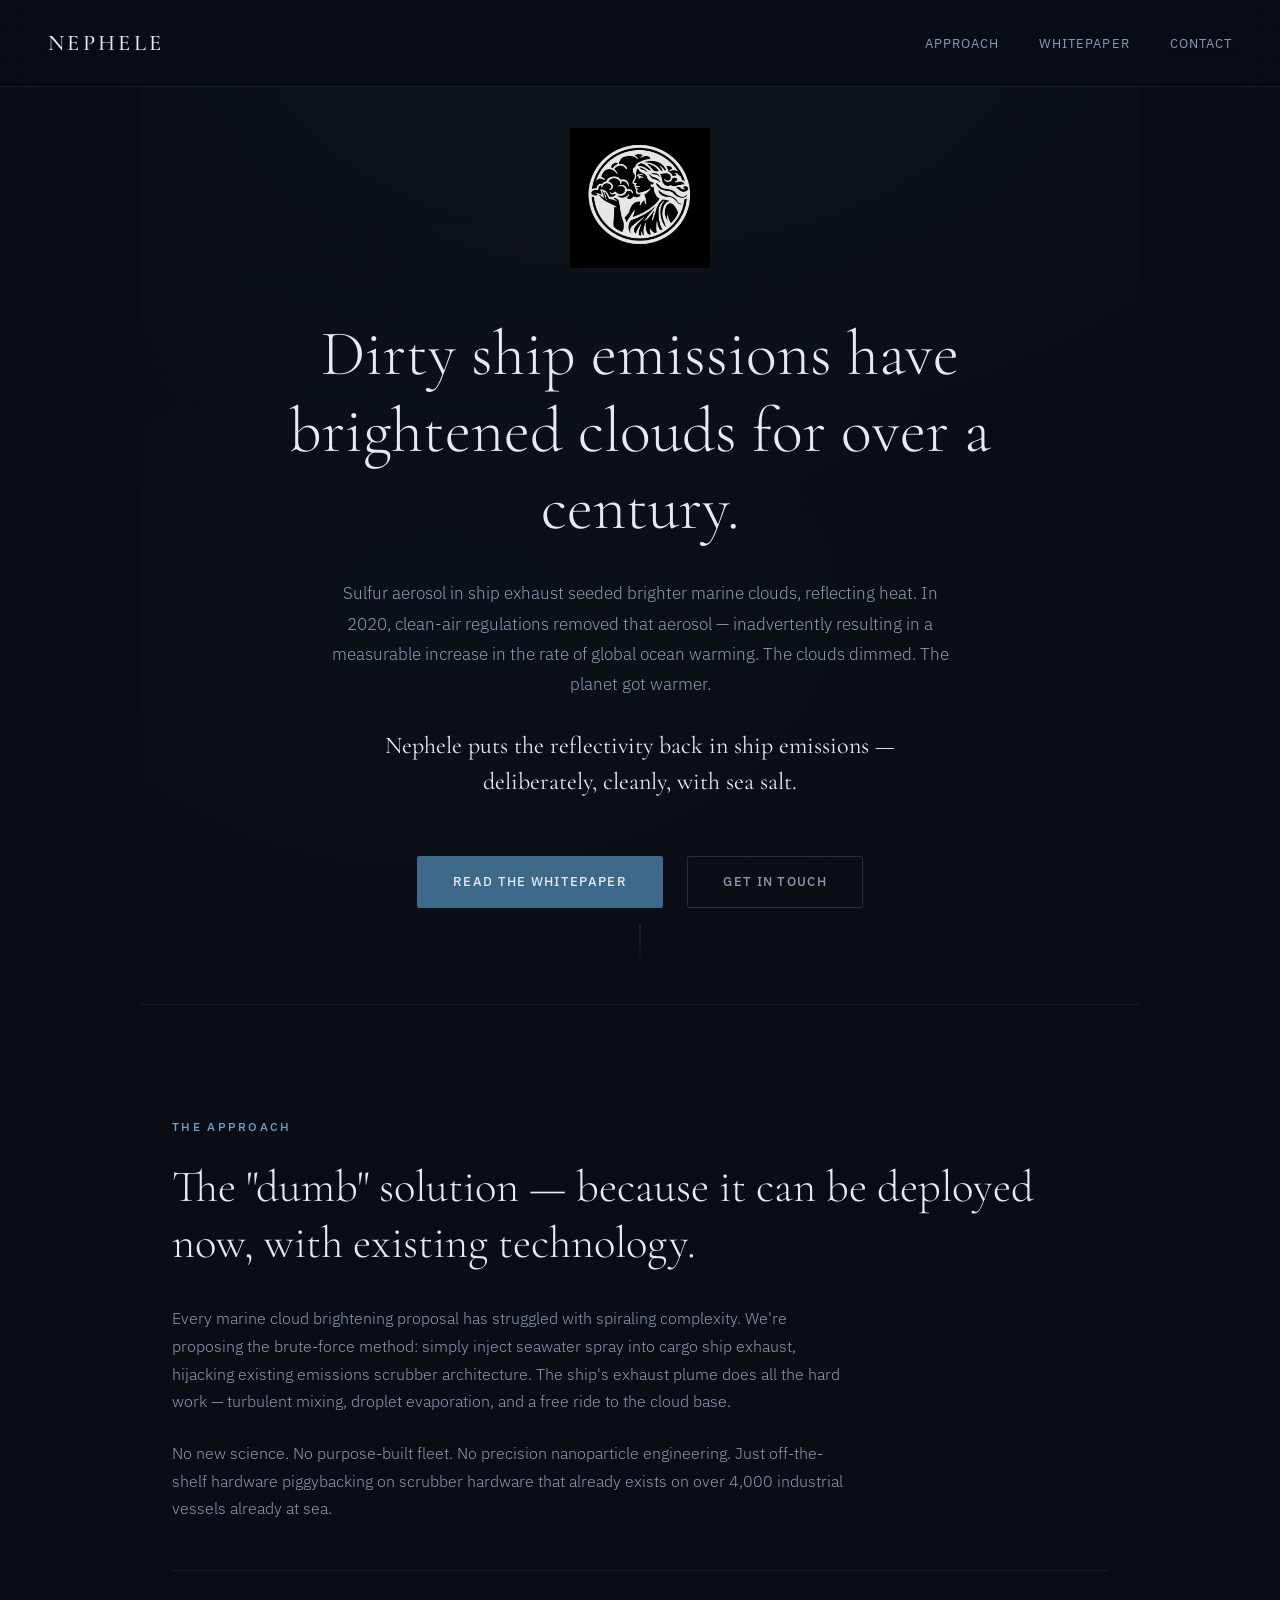
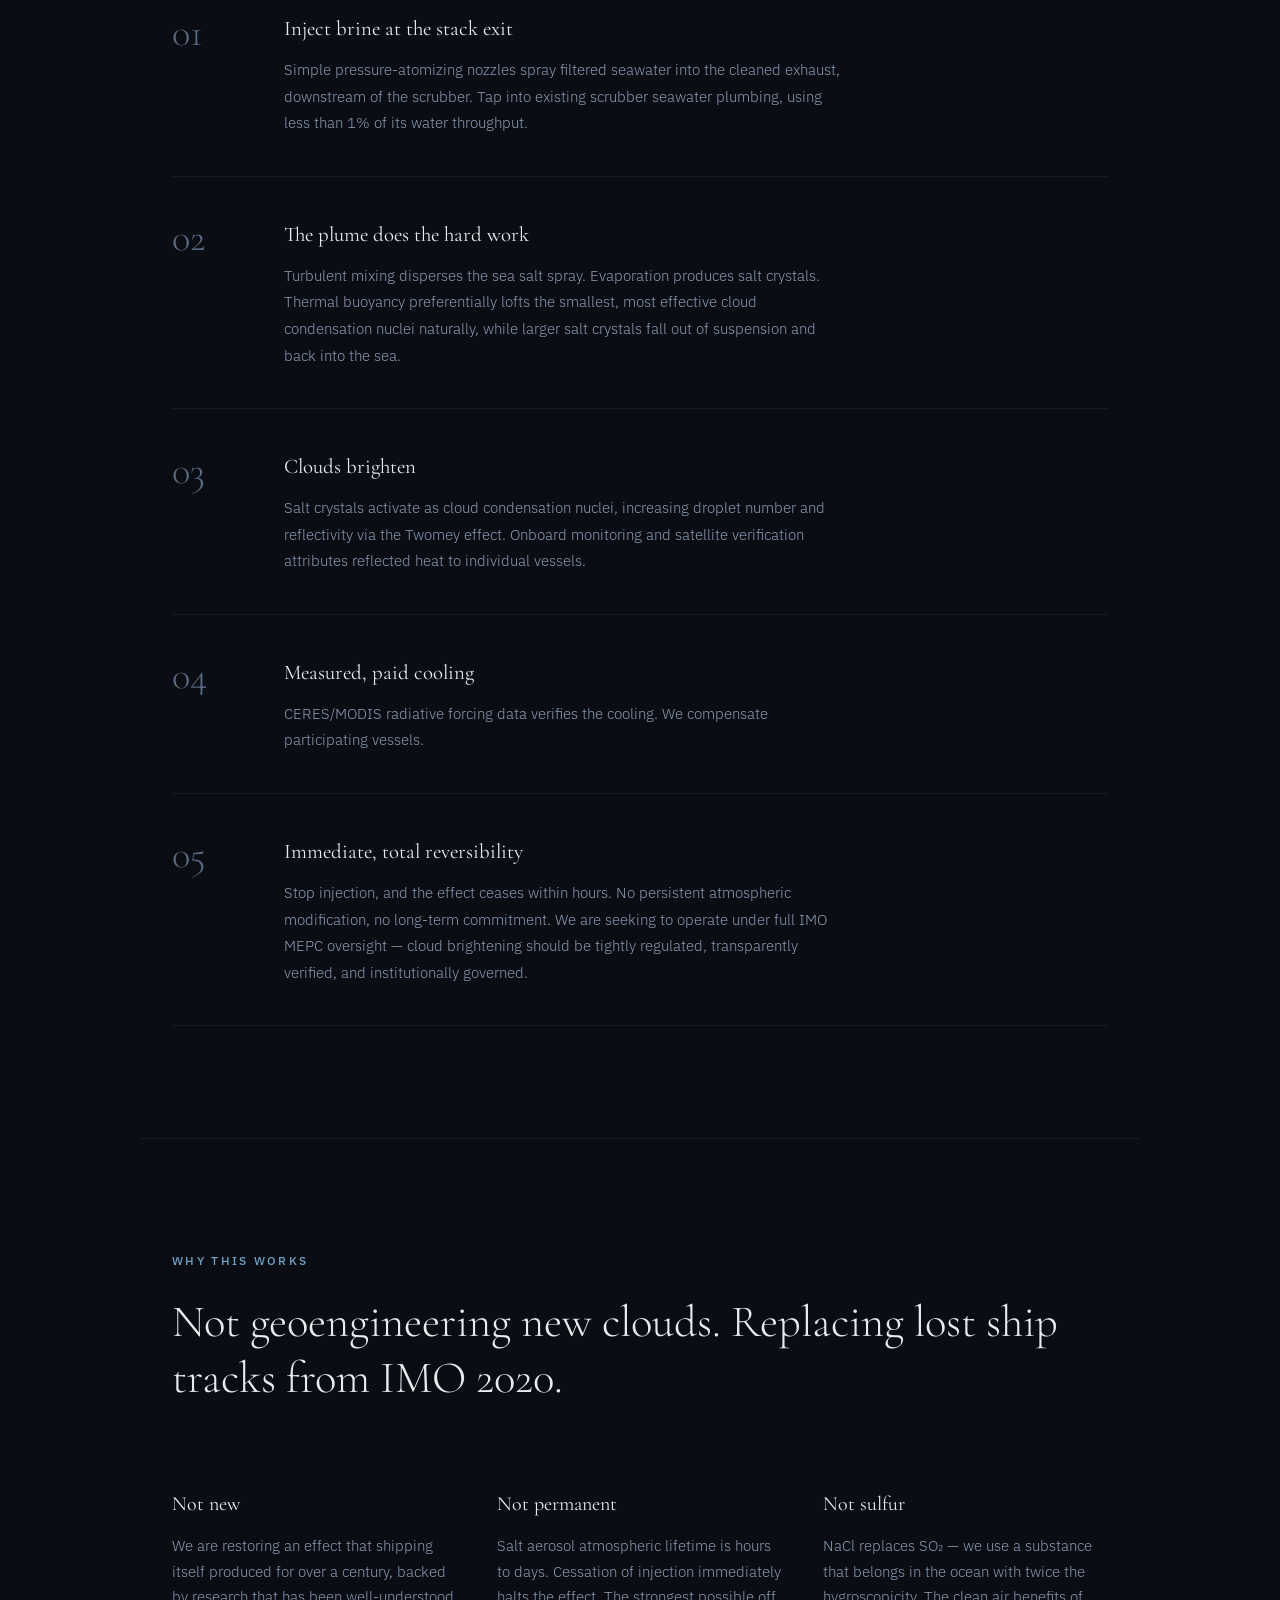
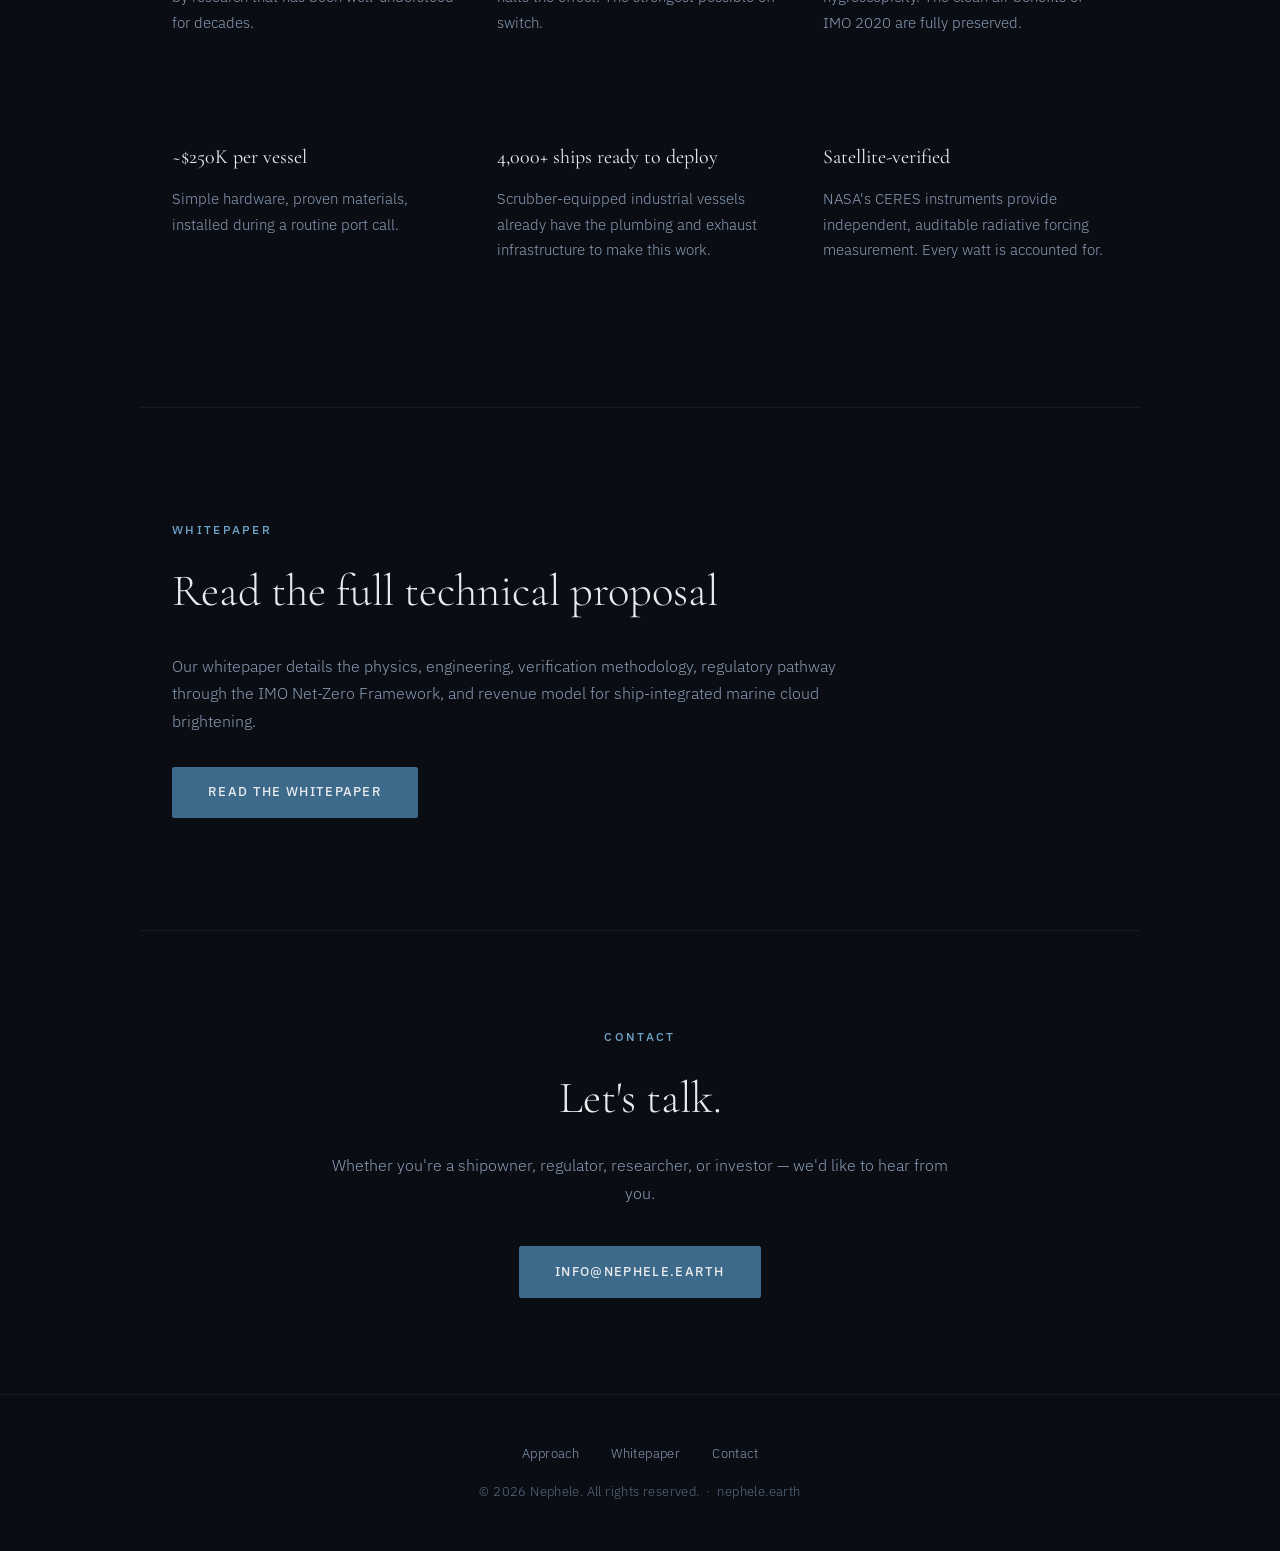
==== nephele-site/site/index.html @ e682849a "initial site upload" ====
<!DOCTYPE html>
<html lang="en">
<head>
<meta charset="UTF-8">
<meta name="viewport" content="width=device-width, initial-scale=1.0">
<title>Nephele — Ship-Integrated Marine Cloud Brightening</title>
<meta name="description" content="Restoring lost cloud-albedo cooling via salt aerosol from existing ship infrastructure. Simple hardware. Measured results. Immediate reversibility.">
<link rel="preconnect" href="https://fonts.googleapis.com">
<link rel="preconnect" href="https://fonts.gstatic.com" crossorigin>
<link href="https://fonts.googleapis.com/css2?family=Cormorant+Garamond:ital,wght@0,300;0,400;0,500;0,600;1,300;1,400&family=IBM+Plex+Sans:wght@300;400;500&display=swap" rel="stylesheet">
<link rel="stylesheet" href="style.css">
<style>
  /* ── HERO ── */
  .hero {
    min-height: 100vh;
    display: flex;
    flex-direction: column;
    justify-content: center;
    align-items: center;
    text-align: center;
    padding: 8rem 2rem 6rem;
    position: relative;
  }

  .hero::before {
    content: '';
    position: absolute;
    top: 0;
    left: 0;
    right: 0;
    bottom: 0;
    background:
      radial-gradient(ellipse 80% 50% at 50% 0%, rgba(60, 100, 140, 0.08) 0%, transparent 100%),
      radial-gradient(ellipse 60% 40% at 30% 60%, rgba(40, 80, 120, 0.04) 0%, transparent 100%);
    pointer-events: none;
  }

  .hero-logo {
    width: 140px;
    height: 140px;
    margin-bottom: 3rem;
    opacity: 0;
    animation: fadeUp 1.2s ease 0.2s forwards;
    filter: invert(1) brightness(0.9);
  }

  .hero-tagline {
    font-family: var(--serif);
    font-size: clamp(2.4rem, 5vw, 4.2rem);
    font-weight: 300;
    line-height: 1.2;
    max-width: 800px;
    margin-bottom: 2rem;
    opacity: 0;
    animation: fadeUp 1.2s ease 0.5s forwards;
    color: var(--text-primary);
  }

  .hero-sub {
    font-size: 1.05rem;
    color: var(--text-secondary);
    max-width: 620px;
    line-height: 1.8;
    margin-bottom: 1.8rem;
    opacity: 0;
    animation: fadeUp 1.2s ease 0.8s forwards;
  }

  .hero-solution {
    font-family: var(--serif);
    font-size: clamp(1.2rem, 2.2vw, 1.5rem);
    font-weight: 400;
    color: var(--text-primary);
    max-width: 620px;
    line-height: 1.5;
    margin-bottom: 3.5rem;
    opacity: 0;
    animation: fadeUp 1.2s ease 1s forwards;
  }

  .hero-cta-group {
    display: flex;
    gap: 1.5rem;
    opacity: 0;
    animation: fadeUp 1.2s ease 1.2s forwards;
  }

  .hero-scroll {
    position: absolute;
    bottom: 2.5rem;
    left: 50%;
    transform: translateX(-50%);
    opacity: 0;
    animation: fadeIn 1s ease 2.2s forwards;
  }

  .hero-scroll span {
    display: block;
    width: 1px;
    height: 40px;
    background: linear-gradient(to bottom, var(--text-muted), transparent);
    margin: 0 auto;
    animation: scrollPulse 2.5s ease infinite;
  }

  /* ── HOW IT WORKS ── */
  .steps {
    margin-top: 3rem;
    display: flex;
    flex-direction: column;
    gap: 0;
  }

  .step {
    display: grid;
    grid-template-columns: 80px 1fr;
    gap: 2rem;
    padding: 2.5rem 0;
    border-bottom: 1px solid var(--border);
    align-items: start;
  }

  .step:first-child { border-top: 1px solid var(--border); }

  .step-num {
    font-family: var(--serif);
    font-size: 2.4rem;
    font-weight: 300;
    color: var(--text-muted);
    line-height: 1;
    padding-top: 0.15rem;
  }

  .step h3 {
    font-family: var(--serif);
    font-size: 1.3rem;
    font-weight: 400;
    color: var(--text-primary);
    margin-bottom: 0.6rem;
  }

  .step p {
    color: var(--text-secondary);
    font-size: 0.95rem;
    line-height: 1.75;
    max-width: 560px;
  }

  /* ── QUALITIES ── */
  .qualities {
    display: grid;
    grid-template-columns: repeat(3, 1fr);
    gap: 2.5rem;
    margin-top: 3rem;
  }

  .quality {
    padding: 2rem 0;
  }

  .quality h3 {
    font-family: var(--serif);
    font-size: 1.25rem;
    font-weight: 400;
    color: var(--text-primary);
    margin-bottom: 0.75rem;
  }

  .quality p {
    color: var(--text-secondary);
    font-size: 0.92rem;
    line-height: 1.75;
  }

  /* ── CTA BAND ── */
  .cta-band {
    padding: 6rem 2rem;
    text-align: center;
    max-width: 700px;
    margin: 0 auto;
  }

  .cta-band .section-title { margin-bottom: 1.5rem; }

  .cta-band p {
    color: var(--text-secondary);
    margin-bottom: 2.5rem;
    font-size: 1.02rem;
  }

  .cta-band .btn { margin: 0 0.5rem; }

  /* ── RESPONSIVE ── */
  @media (max-width: 768px) {
    .hero { padding: 7rem 1.5rem 5rem; }
    .hero-logo { width: 100px; height: 100px; margin-bottom: 2rem; }
    .hero-cta-group { flex-direction: column; align-items: center; }
    .step { grid-template-columns: 50px 1fr; gap: 1rem; }
    .qualities { grid-template-columns: 1fr; gap: 1rem; }
  }
</style>
</head>
<body>

<!-- NAV -->
<nav id="nav">
  <a href="/" class="nav-wordmark">Nephele</a>
  <ul class="nav-links">
    <li><a href="#approach">Approach</a></li>
    <li><a href="/whitepaper">Whitepaper</a></li>
    <li><a href="/contact">Contact</a></li>
  </ul>
</nav>

<!-- HERO -->
<section class="hero">
  <img src="nephele-logo.png" alt="Nephele" class="hero-logo">
  <h1 class="hero-tagline">Dirty ship emissions have brightened clouds for over a century.</h1>
  <p class="hero-sub">Sulfur aerosol in ship exhaust seeded brighter marine clouds, reflecting heat. In 2020, clean-air regulations removed that aerosol — inadvertently resulting in a measurable increase in the rate of global ocean warming. The clouds dimmed. The planet got warmer.</p>
  <p class="hero-solution">Nephele puts the reflectivity back in ship emissions — deliberately, cleanly, with sea salt.</p>
  <div class="hero-cta-group">
    <a href="/whitepaper" class="btn btn-primary">Read the Whitepaper</a>
    <a href="/contact" class="btn btn-ghost">Get in Touch</a>
  </div>
  <div class="hero-scroll"><span></span></div>
</section>

<div class="divider"></div>

<!-- APPROACH -->
<section id="approach" class="reveal">
  <div class="section-label">The Approach</div>
  <h2 class="section-title">The "dumb" solution — because it can be deployed now, with existing technology.</h2>
  <div class="section-body">
    <p>Every marine cloud brightening proposal has struggled with spiraling complexity. We're proposing the brute-force method: simply inject seawater spray into cargo ship exhaust, hijacking existing emissions scrubber architecture. The ship's exhaust plume does all the hard work — turbulent mixing, droplet evaporation, and a free ride to the cloud base.</p>
    <p>No new science. No purpose-built fleet. No precision nanoparticle engineering. Just off-the-shelf hardware piggybacking on scrubber hardware that already exists on over 4,000 industrial vessels already at sea.</p>
  </div>

  <div class="steps">
    <div class="step">
      <div class="step-num">01</div>
      <div>
        <h3>Inject brine at the stack exit</h3>
        <p>Simple pressure-atomizing nozzles spray filtered seawater into the cleaned exhaust, downstream of the scrubber. Tap into existing scrubber seawater plumbing, using less than 1% of its water throughput.</p>
      </div>
    </div>
    <div class="step">
      <div class="step-num">02</div>
      <div>
        <h3>The plume does the hard work</h3>
        <p>Turbulent mixing disperses the sea salt spray. Evaporation produces salt crystals. Thermal buoyancy preferentially lofts the smallest, most effective cloud condensation nuclei naturally, while larger salt crystals fall out of suspension and back into the sea.</p>
      </div>
    </div>
    <div class="step">
      <div class="step-num">03</div>
      <div>
        <h3>Clouds brighten</h3>
        <p>Salt crystals activate as cloud condensation nuclei, increasing droplet number and reflectivity via the Twomey effect. Onboard monitoring and satellite verification attributes reflected heat to individual vessels.</p>
      </div>
    </div>
    <div class="step">
      <div class="step-num">04</div>
      <div>
        <h3>Measured, paid cooling</h3>
        <p>CERES/MODIS radiative forcing data verifies the cooling. We compensate participating vessels.</p>
      </div>
    </div>
    <div class="step">
      <div class="step-num">05</div>
      <div>
        <h3>Immediate, total reversibility</h3>
        <p>Stop injection, and the effect ceases within hours. No persistent atmospheric modification, no long-term commitment. We are seeking to operate under full IMO MEPC oversight — cloud brightening should be tightly regulated, transparently verified, and institutionally governed.</p>
      </div>
    </div>
  </div>
</section>

<div class="divider"></div>

<!-- WHY THIS WORKS -->
<section class="reveal">
  <div class="section-label">Why This Works</div>
  <h2 class="section-title">Not geoengineering new clouds. Replacing lost ship tracks from IMO 2020.</h2>
  <div class="qualities">
    <div class="quality">
      <h3>Not new</h3>
      <p>We are restoring an effect that shipping itself produced for over a century, backed by research that has been well-understood for decades.</p>
    </div>
    <div class="quality">
      <h3>Not permanent</h3>
      <p>Salt aerosol atmospheric lifetime is hours to days. Cessation of injection immediately halts the effect. The strongest possible off switch.</p>
    </div>
    <div class="quality">
      <h3>Not sulfur</h3>
      <p>NaCl replaces SO₂ — we use a substance that belongs in the ocean with twice the hygroscopicity. The clean air benefits of IMO 2020 are fully preserved.</p>
    </div>
    <div class="quality">
      <h3>~$250K per vessel</h3>
      <p>Simple hardware, proven materials, installed during a routine port call.</p>
    </div>
    <div class="quality">
      <h3>4,000+ ships ready to deploy</h3>
      <p>Scrubber-equipped industrial vessels already have the plumbing and exhaust infrastructure to make this work.</p>
    </div>
    <div class="quality">
      <h3>Satellite-verified</h3>
      <p>NASA's CERES instruments provide independent, auditable radiative forcing measurement. Every watt is accounted for.</p>
    </div>
  </div>
</section>

<div class="divider"></div>

<!-- WHITEPAPER CTA -->
<section class="reveal">
  <div class="section-label">Whitepaper</div>
  <h2 class="section-title">Read the full technical proposal</h2>
  <div class="section-body">
    <p>Our whitepaper details the physics, engineering, verification methodology, regulatory pathway through the IMO Net-Zero Framework, and revenue model for ship-integrated marine cloud brightening.</p>
    <p style="margin-top: 2rem;">
      <a href="/whitepaper" class="btn btn-primary">Read the Whitepaper</a>
    </p>
  </div>
</section>

<div class="divider"></div>

<!-- CONTACT CTA -->
<section class="cta-band reveal">
  <div class="section-label">Contact</div>
  <h2 class="section-title">Let's talk.</h2>
  <p>Whether you're a shipowner, regulator, researcher, or investor — we'd like to hear from you.</p>
  <a href="mailto:info@nephele.earth" class="btn btn-primary">info@nephele.earth</a>
</section>

<!-- FOOTER -->
<footer>
  <div class="footer-links">
    <a href="#approach">Approach</a>
    <a href="/whitepaper">Whitepaper</a>
    <a href="/contact">Contact</a>
  </div>
  <p>&copy; 2026 Nephele. All rights reserved. &nbsp;·&nbsp; nephele.earth</p>
</footer>

<script>
  const nav = document.getElementById('nav');
  window.addEventListener('scroll', () => {
    nav.classList.toggle('scrolled', window.scrollY > 60);
  });

  const reveals = document.querySelectorAll('.reveal');
  const observer = new IntersectionObserver((entries) => {
    entries.forEach(entry => {
      if (entry.isIntersecting) entry.target.classList.add('visible');
    });
  }, { threshold: 0.12 });
  reveals.forEach(el => observer.observe(el));
</script>

</body>
</html>
---- nephele-site/site/style.css ----
/* ── NEPHELE GLOBAL STYLES ── */
*, *::before, *::after { margin: 0; padding: 0; box-sizing: border-box; }

:root {
  --bg-deep: #0a0e14;
  --bg-surface: #0f1419;
  --text-primary: #e8eaed;
  --text-secondary: #8b9bb4;
  --text-muted: #5a6a82;
  --accent: #6fa3c7;
  --accent-dim: #3d6a8a;
  --border: rgba(107, 140, 175, 0.12);
  --border-hover: rgba(107, 140, 175, 0.25);
  --serif: 'Cormorant Garamond', Georgia, serif;
  --sans: 'IBM Plex Sans', -apple-system, sans-serif;
}

html { scroll-behavior: smooth; }

body {
  background: var(--bg-deep);
  color: var(--text-primary);
  font-family: var(--sans);
  font-weight: 300;
  line-height: 1.7;
  -webkit-font-smoothing: antialiased;
  overflow-x: hidden;
}

::selection {
  background: var(--accent-dim);
  color: var(--text-primary);
}

/* ── NAV ── */
nav {
  position: fixed;
  top: 0;
  left: 0;
  right: 0;
  z-index: 100;
  padding: 1.5rem 3rem;
  display: flex;
  justify-content: space-between;
  align-items: center;
  background: rgba(10, 14, 20, 0.85);
  backdrop-filter: blur(20px);
  -webkit-backdrop-filter: blur(20px);
  border-bottom: 1px solid var(--border);
  transition: padding 0.4s ease;
}

nav.scrolled { padding: 1rem 3rem; }

.nav-wordmark {
  font-family: var(--serif);
  font-size: 1.4rem;
  font-weight: 500;
  letter-spacing: 0.15em;
  text-transform: uppercase;
  color: var(--text-primary);
  text-decoration: none;
}

.nav-links {
  display: flex;
  gap: 2.5rem;
  list-style: none;
}

.nav-links a {
  color: var(--text-secondary);
  text-decoration: none;
  font-size: 0.82rem;
  font-weight: 400;
  letter-spacing: 0.08em;
  text-transform: uppercase;
  transition: color 0.3s;
}

.nav-links a:hover { color: var(--text-primary); }

/* ── BUTTONS ── */
.btn {
  display: inline-block;
  padding: 0.85rem 2.2rem;
  font-family: var(--sans);
  font-size: 0.82rem;
  font-weight: 500;
  letter-spacing: 0.1em;
  text-transform: uppercase;
  text-decoration: none;
  border-radius: 2px;
  transition: all 0.35s ease;
  cursor: pointer;
}

.btn-primary {
  background: var(--accent-dim);
  color: var(--text-primary);
  border: 1px solid var(--accent-dim);
}

.btn-primary:hover {
  background: var(--accent);
  border-color: var(--accent);
  color: var(--bg-deep);
}

.btn-ghost {
  background: transparent;
  color: var(--text-secondary);
  border: 1px solid var(--border-hover);
}

.btn-ghost:hover {
  color: var(--text-primary);
  border-color: var(--text-secondary);
}

/* ── SECTIONS ── */
section {
  padding: 7rem 2rem;
  max-width: 1000px;
  margin: 0 auto;
}

.section-label {
  font-size: 0.72rem;
  font-weight: 500;
  letter-spacing: 0.2em;
  text-transform: uppercase;
  color: var(--accent);
  margin-bottom: 1.5rem;
}

.section-title {
  font-family: var(--serif);
  font-size: clamp(1.8rem, 3.5vw, 2.8rem);
  font-weight: 300;
  line-height: 1.25;
  margin-bottom: 2rem;
  color: var(--text-primary);
}

.section-body {
  color: var(--text-secondary);
  font-size: 1.02rem;
  max-width: 680px;
}

.section-body p + p { margin-top: 1.5rem; }

.divider {
  max-width: 1000px;
  margin: 0 auto;
  height: 1px;
  background: var(--border);
}

/* ── FOOTER ── */
footer {
  padding: 3rem;
  text-align: center;
  border-top: 1px solid var(--border);
  color: var(--text-muted);
  font-size: 0.82rem;
  letter-spacing: 0.03em;
}

footer a {
  color: var(--text-secondary);
  text-decoration: none;
  transition: color 0.3s;
}

footer a:hover { color: var(--text-primary); }

.footer-links {
  margin-bottom: 1rem;
  display: flex;
  justify-content: center;
  gap: 2rem;
}

/* ── ANIMATIONS ── */
@keyframes fadeUp {
  from { opacity: 0; transform: translateY(20px); }
  to { opacity: 1; transform: translateY(0); }
}

@keyframes fadeIn {
  from { opacity: 0; }
  to { opacity: 0.5; }
}

@keyframes scrollPulse {
  0%, 100% { opacity: 0.3; transform: scaleY(1); }
  50% { opacity: 0.7; transform: scaleY(1.2); }
}

.reveal {
  opacity: 0;
  transform: translateY(24px);
  transition: opacity 0.8s ease, transform 0.8s ease;
}

.reveal.visible {
  opacity: 1;
  transform: translateY(0);
}

/* ── RESPONSIVE ── */
@media (max-width: 768px) {
  nav { padding: 1.2rem 1.5rem; }
  .nav-links { gap: 1.5rem; }
  .nav-links a { font-size: 0.75rem; }
  section { padding: 4rem 1.5rem; }
}

@media (max-width: 480px) {
  .nav-links { display: none; }
}
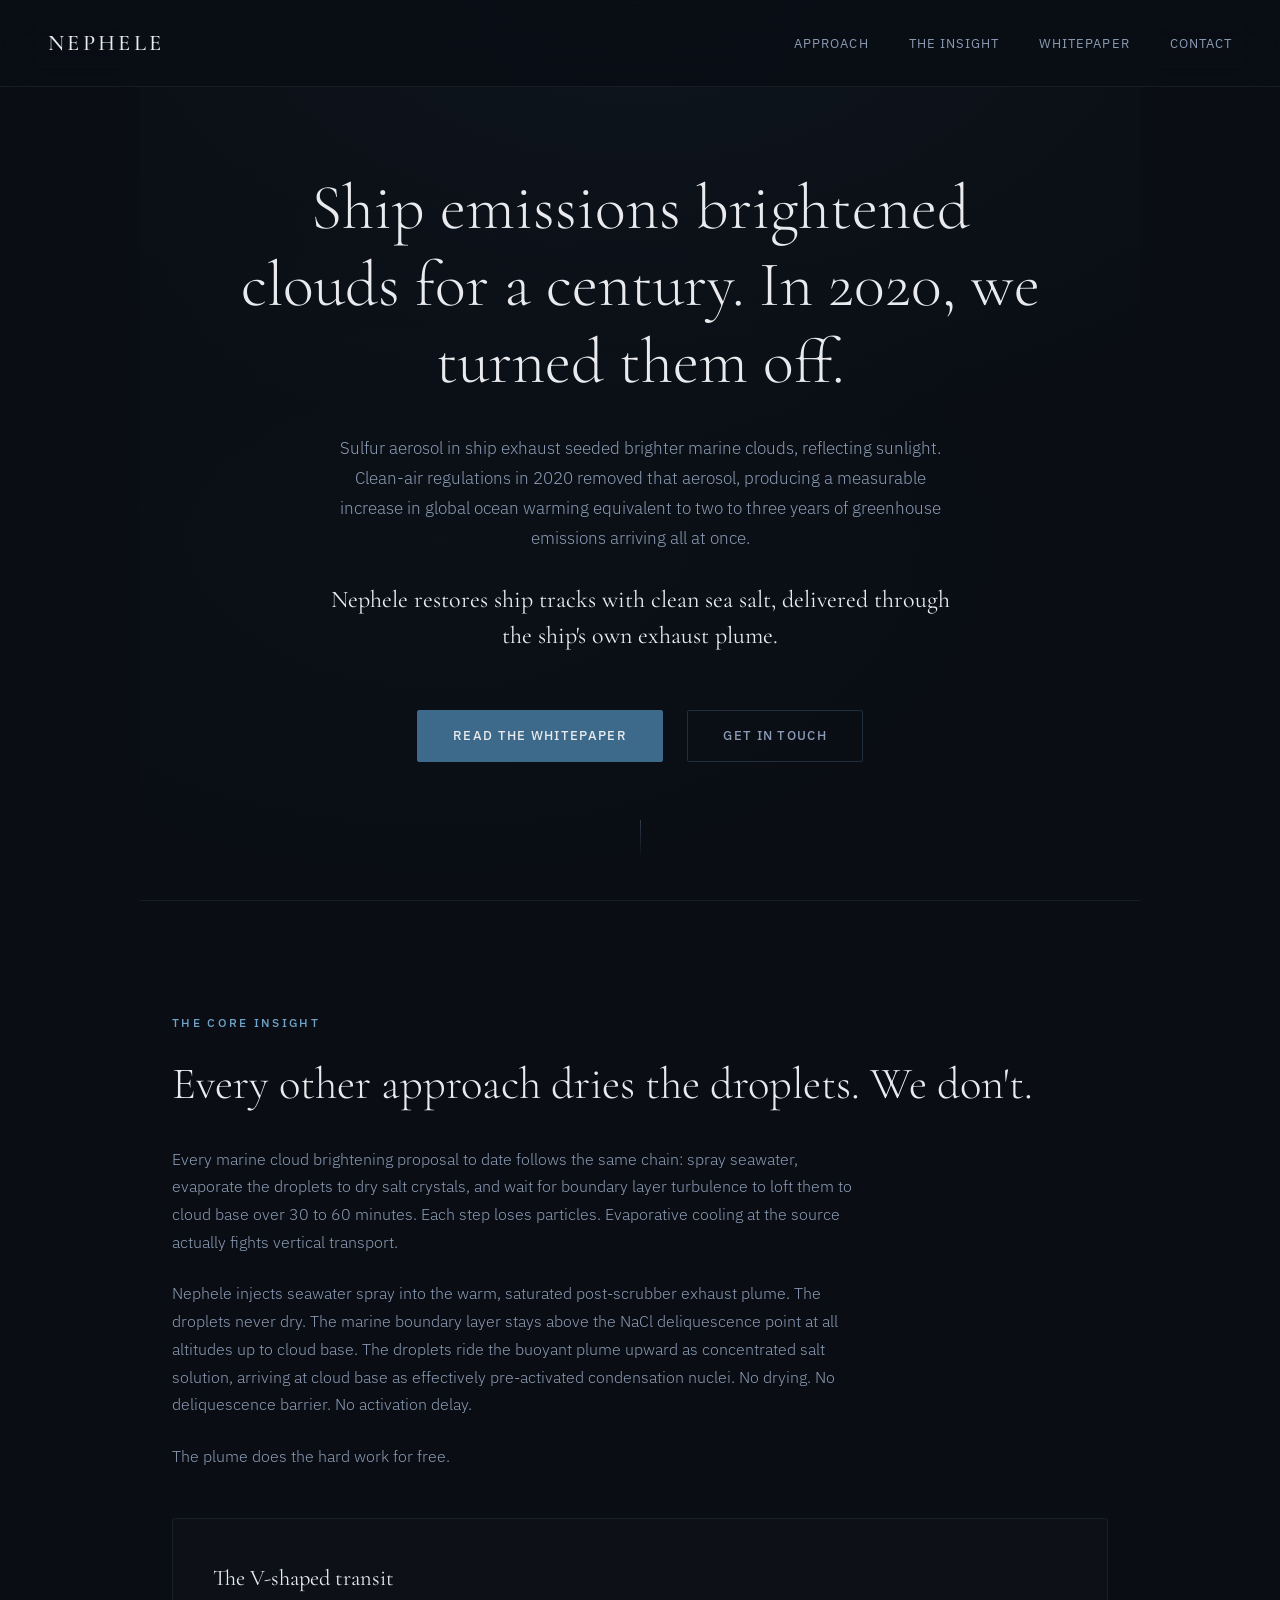
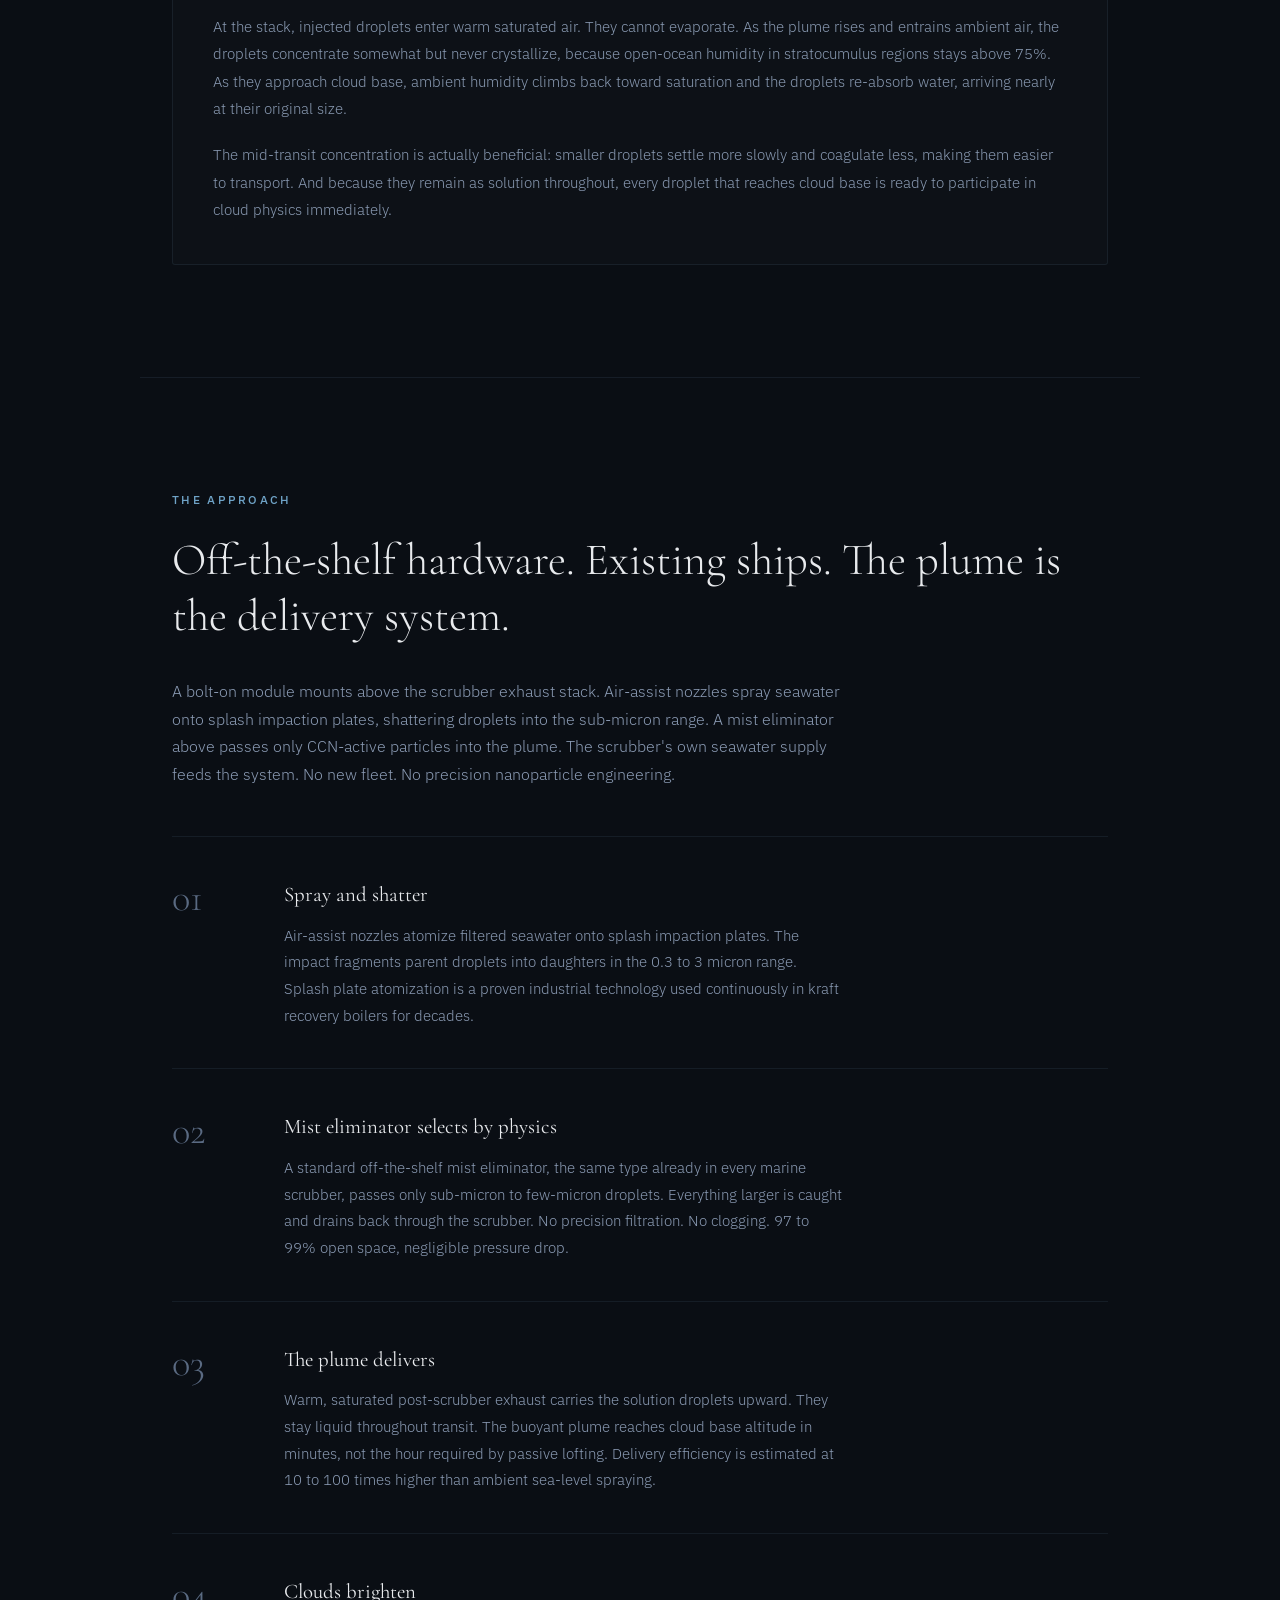
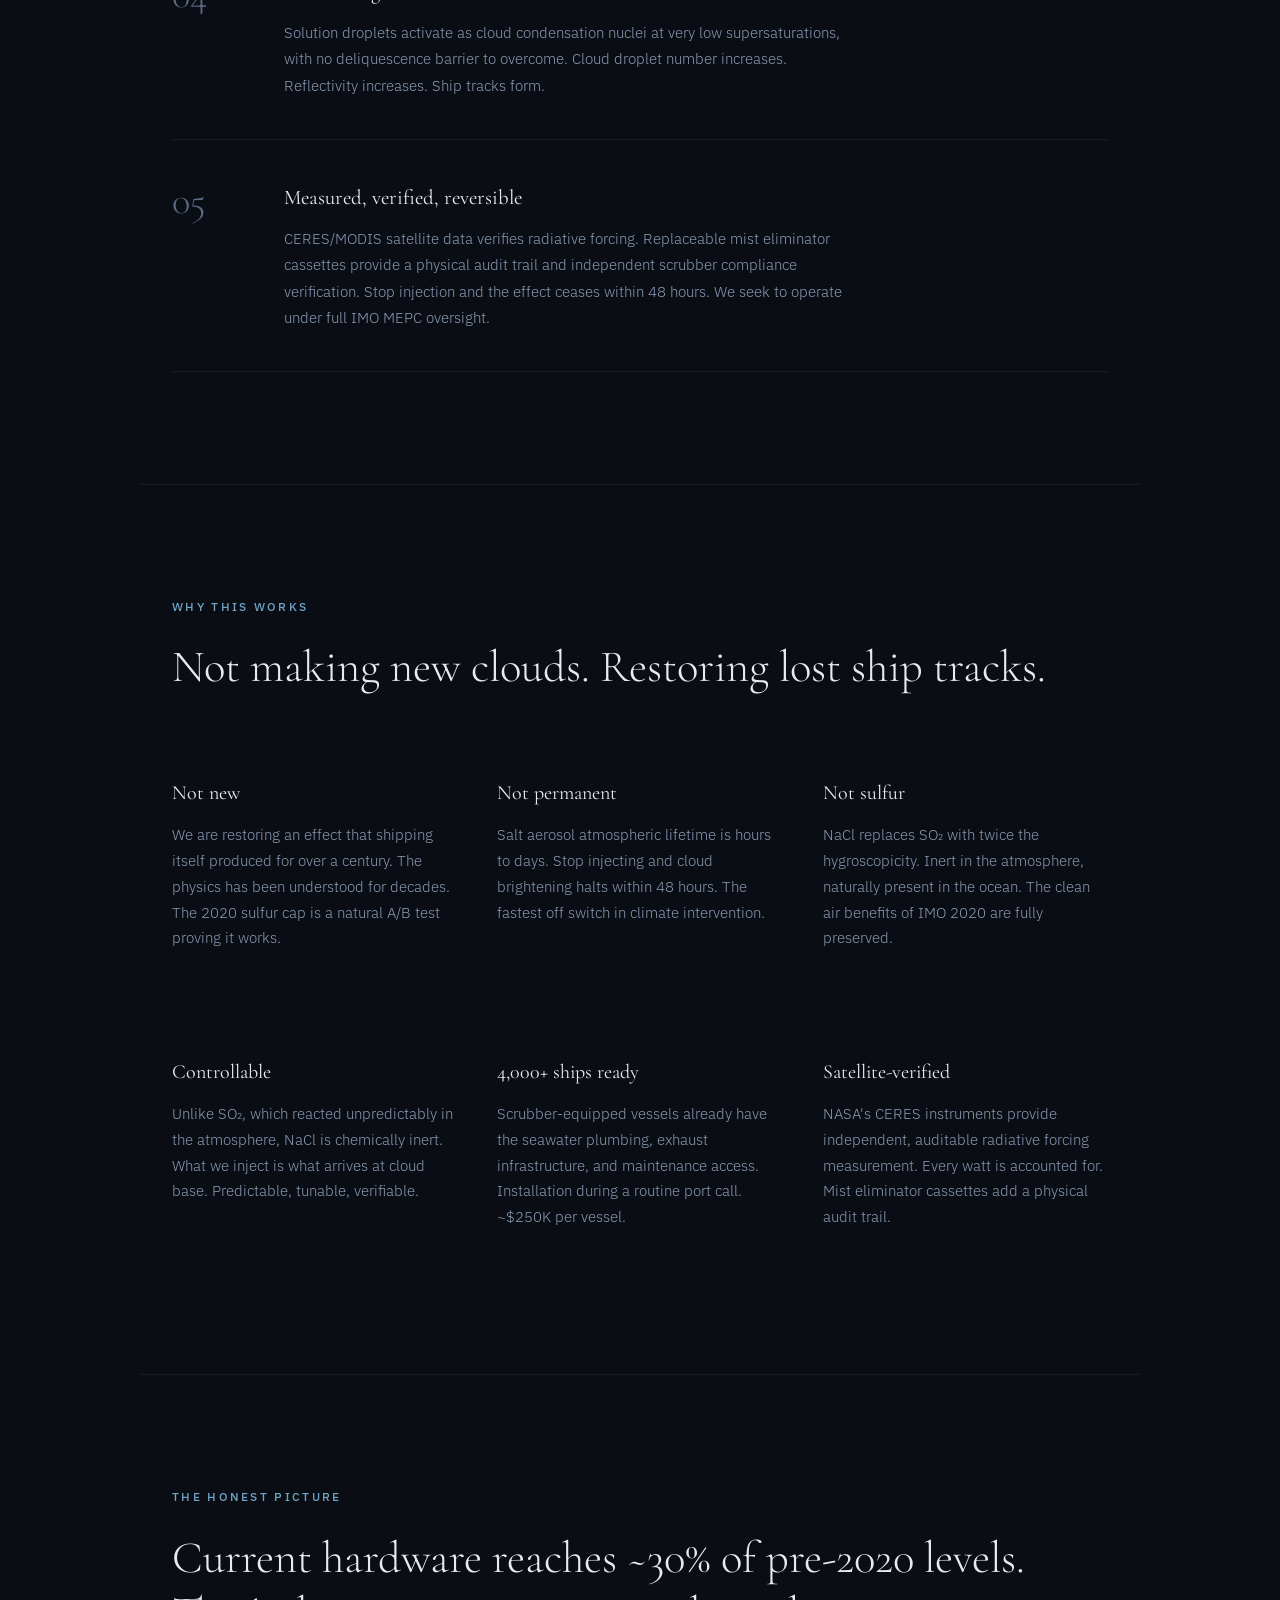
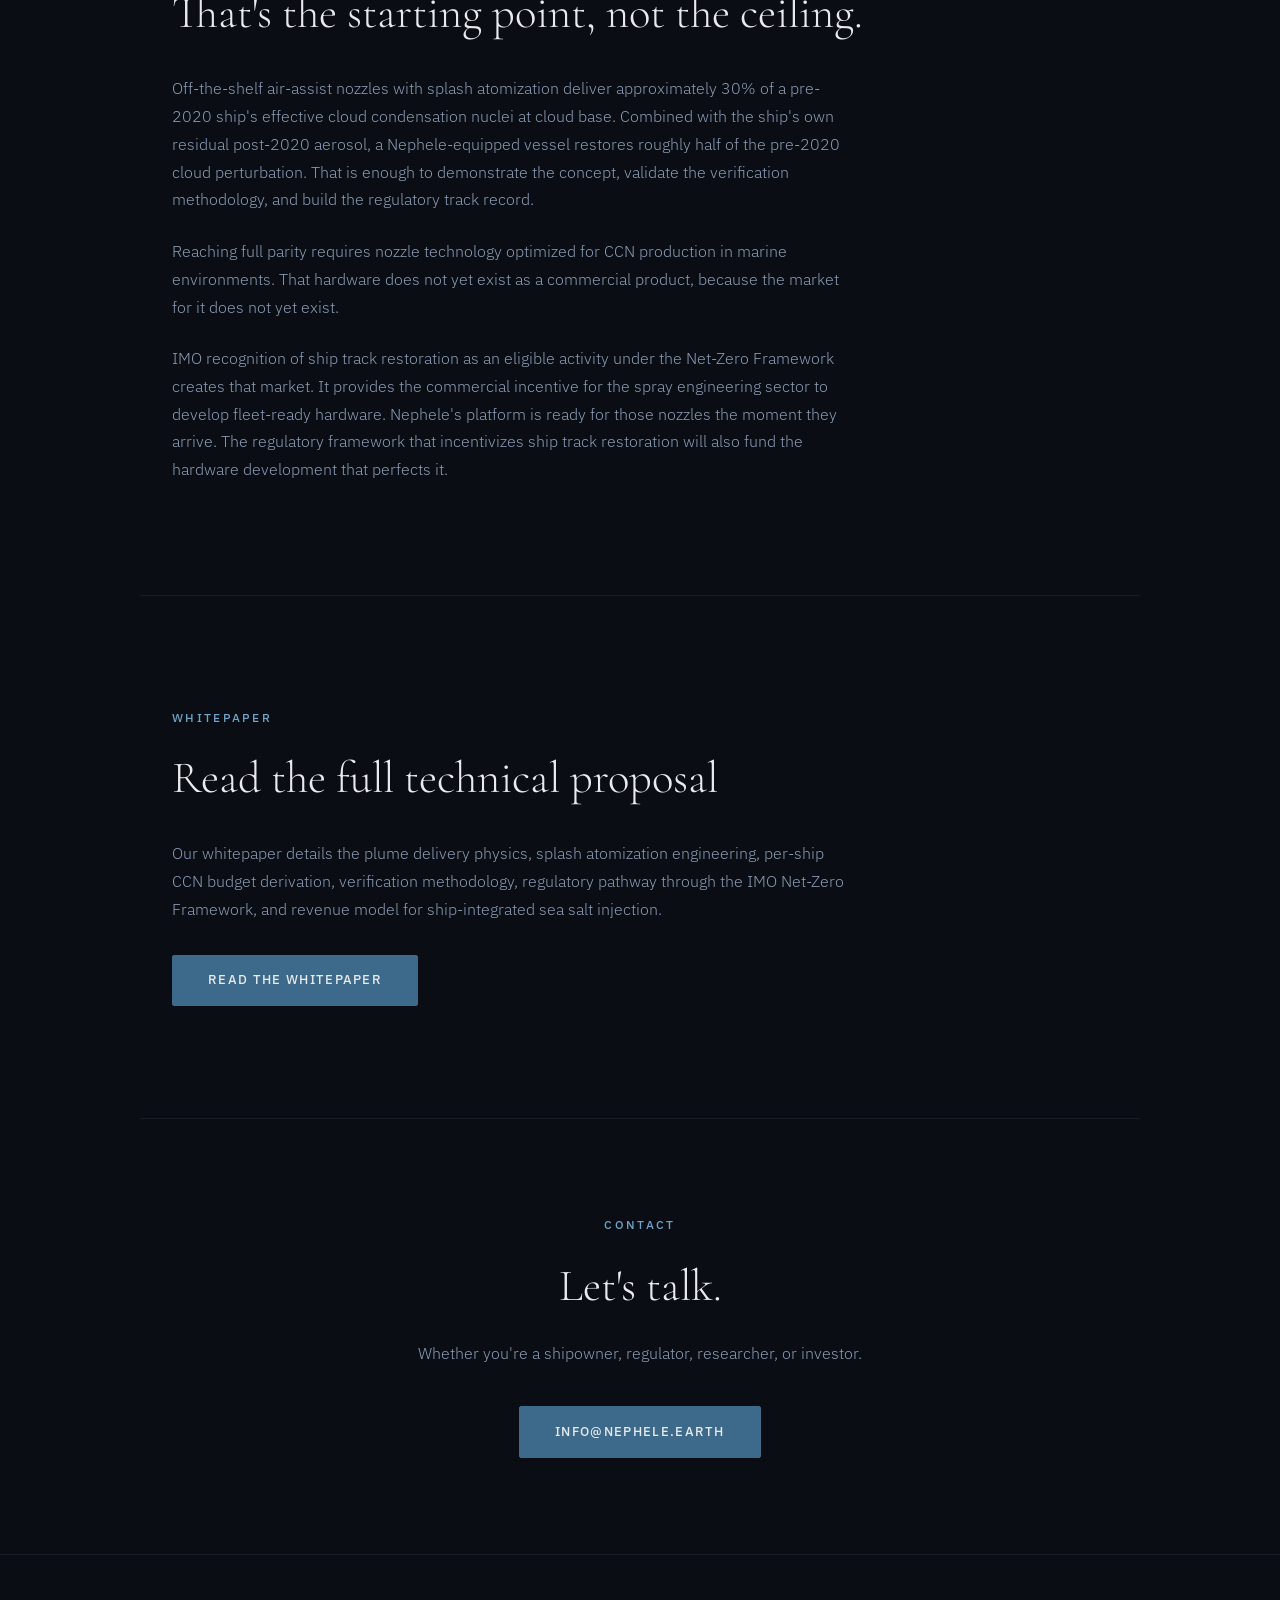
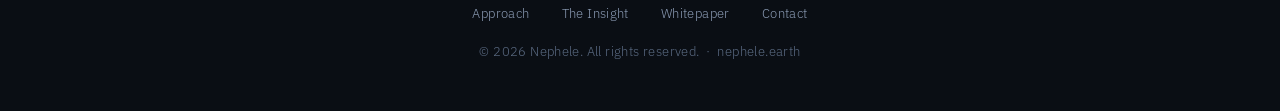
==== commit e4a922c5: "new index" ====
--- a/nephele-site/site/index.html
+++ b/nephele-site/site/index.html
@@ -3,357 +3,275 @@
 <head>
 <meta charset="UTF-8">
 <meta name="viewport" content="width=device-width, initial-scale=1.0">
-<title>Nephele — Ship-Integrated Marine Cloud Brightening</title>
-<meta name="description" content="Restoring lost cloud-albedo cooling via salt aerosol from existing ship infrastructure. Simple hardware. Measured results. Immediate reversibility.">
+<title>Nephele — Ship Track Restoration</title>
+<meta name="description" content="Restoring lost cloud-albedo cooling via sea salt aerosol delivered through ship exhaust plumes. Pre-activated droplets. Measured results. Immediate reversibility.">
 <link rel="preconnect" href="https://fonts.googleapis.com">
 <link rel="preconnect" href="https://fonts.gstatic.com" crossorigin>
 <link href="https://fonts.googleapis.com/css2?family=Cormorant+Garamond:ital,wght@0,300;0,400;0,500;0,600;1,300;1,400&family=IBM+Plex+Sans:wght@300;400;500&display=swap" rel="stylesheet">
-<link rel="stylesheet" href="style.css">
 <style>
-  /* ── HERO ── */
-  .hero {
-    min-height: 100vh;
-    display: flex;
-    flex-direction: column;
-    justify-content: center;
-    align-items: center;
-    text-align: center;
-    padding: 8rem 2rem 6rem;
-    position: relative;
+  *, *::before, *::after { margin: 0; padding: 0; box-sizing: border-box; }
+  :root {
+    --bg-deep: #0a0e14;
+    --bg-surface: #0f1419;
+    --text-primary: #e8eaed;
+    --text-secondary: #8b9bb4;
+    --text-muted: #5a6a82;
+    --accent: #6fa3c7;
+    --accent-dim: #3d6a8a;
+    --border: rgba(107, 140, 175, 0.12);
+    --border-hover: rgba(107, 140, 175, 0.25);
+    --serif: 'Cormorant Garamond', Georgia, serif;
+    --sans: 'IBM Plex Sans', -apple-system, sans-serif;
   }
-
-  .hero::before {
-    content: '';
-    position: absolute;
-    top: 0;
-    left: 0;
-    right: 0;
-    bottom: 0;
-    background:
-      radial-gradient(ellipse 80% 50% at 50% 0%, rgba(60, 100, 140, 0.08) 0%, transparent 100%),
-      radial-gradient(ellipse 60% 40% at 30% 60%, rgba(40, 80, 120, 0.04) 0%, transparent 100%);
-    pointer-events: none;
-  }
-
-  .hero-logo {
-    width: 140px;
-    height: 140px;
-    margin-bottom: 3rem;
-    opacity: 0;
-    animation: fadeUp 1.2s ease 0.2s forwards;
-    filter: invert(1) brightness(0.9);
-  }
-
-  .hero-tagline {
-    font-family: var(--serif);
-    font-size: clamp(2.4rem, 5vw, 4.2rem);
-    font-weight: 300;
-    line-height: 1.2;
-    max-width: 800px;
-    margin-bottom: 2rem;
-    opacity: 0;
-    animation: fadeUp 1.2s ease 0.5s forwards;
-    color: var(--text-primary);
-  }
-
-  .hero-sub {
-    font-size: 1.05rem;
-    color: var(--text-secondary);
-    max-width: 620px;
-    line-height: 1.8;
-    margin-bottom: 1.8rem;
-    opacity: 0;
-    animation: fadeUp 1.2s ease 0.8s forwards;
-  }
-
-  .hero-solution {
-    font-family: var(--serif);
-    font-size: clamp(1.2rem, 2.2vw, 1.5rem);
-    font-weight: 400;
-    color: var(--text-primary);
-    max-width: 620px;
-    line-height: 1.5;
-    margin-bottom: 3.5rem;
-    opacity: 0;
-    animation: fadeUp 1.2s ease 1s forwards;
-  }
-
-  .hero-cta-group {
-    display: flex;
-    gap: 1.5rem;
-    opacity: 0;
-    animation: fadeUp 1.2s ease 1.2s forwards;
-  }
-
-  .hero-scroll {
-    position: absolute;
-    bottom: 2.5rem;
-    left: 50%;
-    transform: translateX(-50%);
-    opacity: 0;
-    animation: fadeIn 1s ease 2.2s forwards;
-  }
-
-  .hero-scroll span {
-    display: block;
-    width: 1px;
-    height: 40px;
-    background: linear-gradient(to bottom, var(--text-muted), transparent);
-    margin: 0 auto;
-    animation: scrollPulse 2.5s ease infinite;
-  }
-
-  /* ── HOW IT WORKS ── */
-  .steps {
-    margin-top: 3rem;
-    display: flex;
-    flex-direction: column;
-    gap: 0;
-  }
-
-  .step {
-    display: grid;
-    grid-template-columns: 80px 1fr;
-    gap: 2rem;
-    padding: 2.5rem 0;
-    border-bottom: 1px solid var(--border);
-    align-items: start;
-  }
-
+  html { scroll-behavior: smooth; }
+  body { background: var(--bg-deep); color: var(--text-primary); font-family: var(--sans); font-weight: 300; line-height: 1.7; -webkit-font-smoothing: antialiased; overflow-x: hidden; }
+  ::selection { background: var(--accent-dim); color: var(--text-primary); }
+
+  nav { position: fixed; top: 0; left: 0; right: 0; z-index: 100; padding: 1.5rem 3rem; display: flex; justify-content: space-between; align-items: center; background: rgba(10, 14, 20, 0.85); backdrop-filter: blur(20px); -webkit-backdrop-filter: blur(20px); border-bottom: 1px solid var(--border); transition: padding 0.4s ease; }
+  nav.scrolled { padding: 1rem 3rem; }
+  .nav-wordmark { font-family: var(--serif); font-size: 1.4rem; font-weight: 500; letter-spacing: 0.15em; text-transform: uppercase; color: var(--text-primary); text-decoration: none; }
+  .nav-links { display: flex; gap: 2.5rem; list-style: none; }
+  .nav-links a { color: var(--text-secondary); text-decoration: none; font-size: 0.82rem; font-weight: 400; letter-spacing: 0.08em; text-transform: uppercase; transition: color 0.3s; }
+  .nav-links a:hover { color: var(--text-primary); }
+
+  .btn { display: inline-block; padding: 0.85rem 2.2rem; font-family: var(--sans); font-size: 0.82rem; font-weight: 500; letter-spacing: 0.1em; text-transform: uppercase; text-decoration: none; border-radius: 2px; transition: all 0.35s ease; cursor: pointer; }
+  .btn-primary { background: var(--accent-dim); color: var(--text-primary); border: 1px solid var(--accent-dim); }
+  .btn-primary:hover { background: var(--accent); border-color: var(--accent); color: var(--bg-deep); }
+  .btn-ghost { background: transparent; color: var(--text-secondary); border: 1px solid var(--border-hover); }
+  .btn-ghost:hover { color: var(--text-primary); border-color: var(--text-secondary); }
+
+  section { padding: 7rem 2rem; max-width: 1000px; margin: 0 auto; }
+  .section-label { font-size: 0.72rem; font-weight: 500; letter-spacing: 0.2em; text-transform: uppercase; color: var(--accent); margin-bottom: 1.5rem; }
+  .section-title { font-family: var(--serif); font-size: clamp(1.8rem, 3.5vw, 2.8rem); font-weight: 300; line-height: 1.25; margin-bottom: 2rem; color: var(--text-primary); }
+  .section-body { color: var(--text-secondary); font-size: 1.02rem; max-width: 680px; }
+  .section-body p + p { margin-top: 1.5rem; }
+  .divider { max-width: 1000px; margin: 0 auto; height: 1px; background: var(--border); }
+
+  .hero { min-height: 100vh; display: flex; flex-direction: column; justify-content: center; align-items: center; text-align: center; padding: 8rem 2rem 6rem; position: relative; }
+  .hero::before { content: ''; position: absolute; top: 0; left: 0; right: 0; bottom: 0; background: radial-gradient(ellipse 80% 50% at 50% 0%, rgba(60, 100, 140, 0.08) 0%, transparent 100%), radial-gradient(ellipse 60% 40% at 30% 60%, rgba(40, 80, 120, 0.04) 0%, transparent 100%); pointer-events: none; }
+
+  .hero-tagline { font-family: var(--serif); font-size: clamp(2.4rem, 5vw, 4.2rem); font-weight: 300; line-height: 1.2; max-width: 800px; margin-bottom: 2rem; opacity: 0; animation: fadeUp 1.2s ease 0.5s forwards; color: var(--text-primary); }
+  .hero-sub { font-size: 1.05rem; color: var(--text-secondary); max-width: 620px; line-height: 1.8; margin-bottom: 1.8rem; opacity: 0; animation: fadeUp 1.2s ease 0.8s forwards; }
+  .hero-solution { font-family: var(--serif); font-size: clamp(1.2rem, 2.2vw, 1.5rem); font-weight: 400; color: var(--text-primary); max-width: 620px; line-height: 1.5; margin-bottom: 3.5rem; opacity: 0; animation: fadeUp 1.2s ease 1s forwards; }
+  .hero-cta-group { display: flex; gap: 1.5rem; opacity: 0; animation: fadeUp 1.2s ease 1.2s forwards; }
+  .hero-scroll { position: absolute; bottom: 2.5rem; left: 50%; transform: translateX(-50%); opacity: 0; animation: fadeIn 1s ease 2.2s forwards; }
+  .hero-scroll span { display: block; width: 1px; height: 40px; background: linear-gradient(to bottom, var(--text-muted), transparent); margin: 0 auto; animation: scrollPulse 2.5s ease infinite; }
+
+  .steps { margin-top: 3rem; display: flex; flex-direction: column; }
+  .step { display: grid; grid-template-columns: 80px 1fr; gap: 2rem; padding: 2.5rem 0; border-bottom: 1px solid var(--border); align-items: start; }
   .step:first-child { border-top: 1px solid var(--border); }
-
-  .step-num {
-    font-family: var(--serif);
-    font-size: 2.4rem;
-    font-weight: 300;
-    color: var(--text-muted);
-    line-height: 1;
-    padding-top: 0.15rem;
-  }
-
-  .step h3 {
-    font-family: var(--serif);
-    font-size: 1.3rem;
-    font-weight: 400;
-    color: var(--text-primary);
-    margin-bottom: 0.6rem;
-  }
-
-  .step p {
-    color: var(--text-secondary);
-    font-size: 0.95rem;
-    line-height: 1.75;
-    max-width: 560px;
-  }
-
-  /* ── QUALITIES ── */
-  .qualities {
-    display: grid;
-    grid-template-columns: repeat(3, 1fr);
-    gap: 2.5rem;
-    margin-top: 3rem;
-  }
-
-  .quality {
-    padding: 2rem 0;
-  }
-
-  .quality h3 {
-    font-family: var(--serif);
-    font-size: 1.25rem;
-    font-weight: 400;
-    color: var(--text-primary);
-    margin-bottom: 0.75rem;
-  }
-
-  .quality p {
-    color: var(--text-secondary);
-    font-size: 0.92rem;
-    line-height: 1.75;
-  }
-
-  /* ── CTA BAND ── */
-  .cta-band {
-    padding: 6rem 2rem;
-    text-align: center;
-    max-width: 700px;
-    margin: 0 auto;
-  }
-
+  .step-num { font-family: var(--serif); font-size: 2.4rem; font-weight: 300; color: var(--text-muted); line-height: 1; padding-top: 0.15rem; }
+  .step h3 { font-family: var(--serif); font-size: 1.3rem; font-weight: 400; color: var(--text-primary); margin-bottom: 0.6rem; }
+  .step p { color: var(--text-secondary); font-size: 0.95rem; line-height: 1.75; max-width: 560px; }
+
+  .qualities { display: grid; grid-template-columns: repeat(3, 1fr); gap: 2.5rem; margin-top: 3rem; }
+  .quality { padding: 2rem 0; }
+  .quality h3 { font-family: var(--serif); font-size: 1.25rem; font-weight: 400; color: var(--text-primary); margin-bottom: 0.75rem; }
+  .quality p { color: var(--text-secondary); font-size: 0.92rem; line-height: 1.75; }
+
+  .insight-block { margin-top: 3rem; padding: 2.5rem; border: 1px solid var(--border); border-radius: 3px; background: rgba(15, 20, 25, 0.6); }
+  .insight-block h3 { font-family: var(--serif); font-size: 1.4rem; font-weight: 400; color: var(--text-primary); margin-bottom: 1rem; }
+  .insight-block p { color: var(--text-secondary); font-size: 0.95rem; line-height: 1.8; }
+  .insight-block p + p { margin-top: 1.2rem; }
+
+  .cta-band { padding: 6rem 2rem; text-align: center; max-width: 700px; margin: 0 auto; }
   .cta-band .section-title { margin-bottom: 1.5rem; }
-
-  .cta-band p {
-    color: var(--text-secondary);
-    margin-bottom: 2.5rem;
-    font-size: 1.02rem;
-  }
-
-  .cta-band .btn { margin: 0 0.5rem; }
-
-  /* ── RESPONSIVE ── */
+  .cta-band p { color: var(--text-secondary); margin-bottom: 2.5rem; font-size: 1.02rem; }
+
+  footer { padding: 3rem; text-align: center; border-top: 1px solid var(--border); color: var(--text-muted); font-size: 0.82rem; letter-spacing: 0.03em; }
+  footer a { color: var(--text-secondary); text-decoration: none; transition: color 0.3s; }
+  footer a:hover { color: var(--text-primary); }
+  .footer-links { margin-bottom: 1rem; display: flex; justify-content: center; gap: 2rem; }
+
+  @keyframes fadeUp { from { opacity: 0; transform: translateY(20px); } to { opacity: 1; transform: translateY(0); } }
+  @keyframes fadeIn { from { opacity: 0; } to { opacity: 0.5; } }
+  @keyframes scrollPulse { 0%, 100% { opacity: 0.3; transform: scaleY(1); } 50% { opacity: 0.7; transform: scaleY(1.2); } }
+  .reveal { opacity: 0; transform: translateY(24px); transition: opacity 0.8s ease, transform 0.8s ease; }
+  .reveal.visible { opacity: 1; transform: translateY(0); }
+
   @media (max-width: 768px) {
+    nav { padding: 1.2rem 1.5rem; }
+    .nav-links { gap: 1.5rem; }
+    .nav-links a { font-size: 0.75rem; }
     .hero { padding: 7rem 1.5rem 5rem; }
-    .hero-logo { width: 100px; height: 100px; margin-bottom: 2rem; }
     .hero-cta-group { flex-direction: column; align-items: center; }
+    section { padding: 4rem 1.5rem; }
     .step { grid-template-columns: 50px 1fr; gap: 1rem; }
     .qualities { grid-template-columns: 1fr; gap: 1rem; }
   }
+  @media (max-width: 480px) { .nav-links { display: none; } }
 </style>
 </head>
 <body>
 
-<!-- NAV -->
 <nav id="nav">
   <a href="/" class="nav-wordmark">Nephele</a>
   <ul class="nav-links">
     <li><a href="#approach">Approach</a></li>
-    <li><a href="/whitepaper">Whitepaper</a></li>
-    <li><a href="/contact">Contact</a></li>
+    <li><a href="#insight">The Insight</a></li>
+    <li><a href="/whitepaper/">Whitepaper</a></li>
+    <li><a href="/contact/">Contact</a></li>
   </ul>
 </nav>
 
-<!-- HERO -->
 <section class="hero">
-  <img src="nephele-logo.png" alt="Nephele" class="hero-logo">
-  <h1 class="hero-tagline">Dirty ship emissions have brightened clouds for over a century.</h1>
-  <p class="hero-sub">Sulfur aerosol in ship exhaust seeded brighter marine clouds, reflecting heat. In 2020, clean-air regulations removed that aerosol — inadvertently resulting in a measurable increase in the rate of global ocean warming. The clouds dimmed. The planet got warmer.</p>
-  <p class="hero-solution">Nephele puts the reflectivity back in ship emissions — deliberately, cleanly, with sea salt.</p>
+  <h1 class="hero-tagline">Ship emissions brightened clouds for a century. In 2020, we turned them off.</h1>
+  <p class="hero-sub">Sulfur aerosol in ship exhaust seeded brighter marine clouds, reflecting sunlight. Clean-air regulations in 2020 removed that aerosol, producing a measurable increase in global ocean warming equivalent to two to three years of greenhouse emissions arriving all at once.</p>
+  <p class="hero-solution">Nephele restores ship tracks with clean sea salt, delivered through the ship's own exhaust plume.</p>
   <div class="hero-cta-group">
-    <a href="/whitepaper" class="btn btn-primary">Read the Whitepaper</a>
-    <a href="/contact" class="btn btn-ghost">Get in Touch</a>
+    <a href="/whitepaper/" class="btn btn-primary">Read the Whitepaper</a>
+    <a href="mailto:info@nephele.earth" class="btn btn-ghost">Get in Touch</a>
   </div>
   <div class="hero-scroll"><span></span></div>
 </section>
 
 <div class="divider"></div>
 
-<!-- APPROACH -->
+<section id="insight" class="reveal">
+  <div class="section-label">The Core Insight</div>
+  <h2 class="section-title">Every other approach dries the droplets. We don't.</h2>
+  <div class="section-body">
+    <p>Every marine cloud brightening proposal to date follows the same chain: spray seawater, evaporate the droplets to dry salt crystals, and wait for boundary layer turbulence to loft them to cloud base over 30 to 60 minutes. Each step loses particles. Evaporative cooling at the source actually fights vertical transport.</p>
+    <p>Nephele injects seawater spray into the warm, saturated post-scrubber exhaust plume. The droplets never dry. The marine boundary layer stays above the NaCl deliquescence point at all altitudes up to cloud base. The droplets ride the buoyant plume upward as concentrated salt solution, arriving at cloud base as effectively pre-activated condensation nuclei. No drying. No deliquescence barrier. No activation delay.</p>
+    <p>The plume does the hard work for free.</p>
+  </div>
+  <div class="insight-block">
+    <h3>The V-shaped transit</h3>
+    <p>At the stack, injected droplets enter warm saturated air. They cannot evaporate. As the plume rises and entrains ambient air, the droplets concentrate somewhat but never crystallize, because open-ocean humidity in stratocumulus regions stays above 75%. As they approach cloud base, ambient humidity climbs back toward saturation and the droplets re-absorb water, arriving nearly at their original size.</p>
+    <p>The mid-transit concentration is actually beneficial: smaller droplets settle more slowly and coagulate less, making them easier to transport. And because they remain as solution throughout, every droplet that reaches cloud base is ready to participate in cloud physics immediately.</p>
+  </div>
+</section>
+
+<div class="divider"></div>
+
 <section id="approach" class="reveal">
   <div class="section-label">The Approach</div>
-  <h2 class="section-title">The "dumb" solution — because it can be deployed now, with existing technology.</h2>
-  <div class="section-body">
-    <p>Every marine cloud brightening proposal has struggled with spiraling complexity. We're proposing the brute-force method: simply inject seawater spray into cargo ship exhaust, hijacking existing emissions scrubber architecture. The ship's exhaust plume does all the hard work — turbulent mixing, droplet evaporation, and a free ride to the cloud base.</p>
-    <p>No new science. No purpose-built fleet. No precision nanoparticle engineering. Just off-the-shelf hardware piggybacking on scrubber hardware that already exists on over 4,000 industrial vessels already at sea.</p>
-  </div>
-
+  <h2 class="section-title">Off-the-shelf hardware. Existing ships. The plume is the delivery system.</h2>
+  <div class="section-body">
+    <p>A bolt-on module mounts above the scrubber exhaust stack. Air-assist nozzles spray seawater onto splash impaction plates, shattering droplets into the sub-micron range. A mist eliminator above passes only CCN-active particles into the plume. The scrubber's own seawater supply feeds the system. No new fleet. No precision nanoparticle engineering.</p>
+  </div>
   <div class="steps">
     <div class="step">
       <div class="step-num">01</div>
       <div>
-        <h3>Inject brine at the stack exit</h3>
-        <p>Simple pressure-atomizing nozzles spray filtered seawater into the cleaned exhaust, downstream of the scrubber. Tap into existing scrubber seawater plumbing, using less than 1% of its water throughput.</p>
+        <h3>Spray and shatter</h3>
+        <p>Air-assist nozzles atomize filtered seawater onto splash impaction plates. The impact fragments parent droplets into daughters in the 0.3 to 3 micron range. Splash plate atomization is a proven industrial technology used continuously in kraft recovery boilers for decades.</p>
       </div>
     </div>
     <div class="step">
       <div class="step-num">02</div>
       <div>
-        <h3>The plume does the hard work</h3>
-        <p>Turbulent mixing disperses the sea salt spray. Evaporation produces salt crystals. Thermal buoyancy preferentially lofts the smallest, most effective cloud condensation nuclei naturally, while larger salt crystals fall out of suspension and back into the sea.</p>
+        <h3>Mist eliminator selects by physics</h3>
+        <p>A standard off-the-shelf mist eliminator, the same type already in every marine scrubber, passes only sub-micron to few-micron droplets. Everything larger is caught and drains back through the scrubber. No precision filtration. No clogging. 97 to 99% open space, negligible pressure drop.</p>
       </div>
     </div>
     <div class="step">
       <div class="step-num">03</div>
       <div>
+        <h3>The plume delivers</h3>
+        <p>Warm, saturated post-scrubber exhaust carries the solution droplets upward. They stay liquid throughout transit. The buoyant plume reaches cloud base altitude in minutes, not the hour required by passive lofting. Delivery efficiency is estimated at 10 to 100 times higher than ambient sea-level spraying.</p>
+      </div>
+    </div>
+    <div class="step">
+      <div class="step-num">04</div>
+      <div>
         <h3>Clouds brighten</h3>
-        <p>Salt crystals activate as cloud condensation nuclei, increasing droplet number and reflectivity via the Twomey effect. Onboard monitoring and satellite verification attributes reflected heat to individual vessels.</p>
-      </div>
-    </div>
-    <div class="step">
-      <div class="step-num">04</div>
-      <div>
-        <h3>Measured, paid cooling</h3>
-        <p>CERES/MODIS radiative forcing data verifies the cooling. We compensate participating vessels.</p>
+        <p>Solution droplets activate as cloud condensation nuclei at very low supersaturations, with no deliquescence barrier to overcome. Cloud droplet number increases. Reflectivity increases. Ship tracks form.</p>
       </div>
     </div>
     <div class="step">
       <div class="step-num">05</div>
       <div>
-        <h3>Immediate, total reversibility</h3>
-        <p>Stop injection, and the effect ceases within hours. No persistent atmospheric modification, no long-term commitment. We are seeking to operate under full IMO MEPC oversight — cloud brightening should be tightly regulated, transparently verified, and institutionally governed.</p>
-      </div>
-    </div>
-  </div>
-</section>
-
-<div class="divider"></div>
-
-<!-- WHY THIS WORKS -->
+        <h3>Measured, verified, reversible</h3>
+        <p>CERES/MODIS satellite data verifies radiative forcing. Replaceable mist eliminator cassettes provide a physical audit trail and independent scrubber compliance verification. Stop injection and the effect ceases within 48 hours. We seek to operate under full IMO MEPC oversight.</p>
+      </div>
+    </div>
+  </div>
+</section>
+
+<div class="divider"></div>
+
 <section class="reveal">
   <div class="section-label">Why This Works</div>
-  <h2 class="section-title">Not geoengineering new clouds. Replacing lost ship tracks from IMO 2020.</h2>
+  <h2 class="section-title">Not making new clouds. Restoring lost ship tracks.</h2>
   <div class="qualities">
     <div class="quality">
       <h3>Not new</h3>
-      <p>We are restoring an effect that shipping itself produced for over a century, backed by research that has been well-understood for decades.</p>
+      <p>We are restoring an effect that shipping itself produced for over a century. The physics has been understood for decades. The 2020 sulfur cap is a natural A/B test proving it works.</p>
     </div>
     <div class="quality">
       <h3>Not permanent</h3>
-      <p>Salt aerosol atmospheric lifetime is hours to days. Cessation of injection immediately halts the effect. The strongest possible off switch.</p>
+      <p>Salt aerosol atmospheric lifetime is hours to days. Stop injecting and cloud brightening halts within 48 hours. The fastest off switch in climate intervention.</p>
     </div>
     <div class="quality">
       <h3>Not sulfur</h3>
-      <p>NaCl replaces SO₂ — we use a substance that belongs in the ocean with twice the hygroscopicity. The clean air benefits of IMO 2020 are fully preserved.</p>
-    </div>
-    <div class="quality">
-      <h3>~$250K per vessel</h3>
-      <p>Simple hardware, proven materials, installed during a routine port call.</p>
-    </div>
-    <div class="quality">
-      <h3>4,000+ ships ready to deploy</h3>
-      <p>Scrubber-equipped industrial vessels already have the plumbing and exhaust infrastructure to make this work.</p>
+      <p>NaCl replaces SO&#x2082; with twice the hygroscopicity. Inert in the atmosphere, naturally present in the ocean. The clean air benefits of IMO 2020 are fully preserved.</p>
+    </div>
+    <div class="quality">
+      <h3>Controllable</h3>
+      <p>Unlike SO&#x2082;, which reacted unpredictably in the atmosphere, NaCl is chemically inert. What we inject is what arrives at cloud base. Predictable, tunable, verifiable.</p>
+    </div>
+    <div class="quality">
+      <h3>4,000+ ships ready</h3>
+      <p>Scrubber-equipped vessels already have the seawater plumbing, exhaust infrastructure, and maintenance access. Installation during a routine port call. ~$250K per vessel.</p>
     </div>
     <div class="quality">
       <h3>Satellite-verified</h3>
-      <p>NASA's CERES instruments provide independent, auditable radiative forcing measurement. Every watt is accounted for.</p>
-    </div>
-  </div>
-</section>
-
-<div class="divider"></div>
-
-<!-- WHITEPAPER CTA -->
+      <p>NASA's CERES instruments provide independent, auditable radiative forcing measurement. Every watt is accounted for. Mist eliminator cassettes add a physical audit trail.</p>
+    </div>
+  </div>
+</section>
+
+<div class="divider"></div>
+
+<section class="reveal">
+  <div class="section-label">The Honest Picture</div>
+  <h2 class="section-title">Current hardware reaches ~30% of pre-2020 levels. That's the starting point, not the ceiling.</h2>
+  <div class="section-body">
+    <p>Off-the-shelf air-assist nozzles with splash atomization deliver approximately 30% of a pre-2020 ship's effective cloud condensation nuclei at cloud base. Combined with the ship's own residual post-2020 aerosol, a Nephele-equipped vessel restores roughly half of the pre-2020 cloud perturbation. That is enough to demonstrate the concept, validate the verification methodology, and build the regulatory track record.</p>
+    <p>Reaching full parity requires nozzle technology optimized for CCN production in marine environments. That hardware does not yet exist as a commercial product, because the market for it does not yet exist.</p>
+    <p>IMO recognition of ship track restoration as an eligible activity under the Net-Zero Framework creates that market. It provides the commercial incentive for the spray engineering sector to develop fleet-ready hardware. Nephele's platform is ready for those nozzles the moment they arrive. The regulatory framework that incentivizes ship track restoration will also fund the hardware development that perfects it.</p>
+  </div>
+</section>
+
+<div class="divider"></div>
+
 <section class="reveal">
   <div class="section-label">Whitepaper</div>
   <h2 class="section-title">Read the full technical proposal</h2>
   <div class="section-body">
-    <p>Our whitepaper details the physics, engineering, verification methodology, regulatory pathway through the IMO Net-Zero Framework, and revenue model for ship-integrated marine cloud brightening.</p>
+    <p>Our whitepaper details the plume delivery physics, splash atomization engineering, per-ship CCN budget derivation, verification methodology, regulatory pathway through the IMO Net-Zero Framework, and revenue model for ship-integrated sea salt injection.</p>
     <p style="margin-top: 2rem;">
-      <a href="/whitepaper" class="btn btn-primary">Read the Whitepaper</a>
+      <a href="/whitepaper/" class="btn btn-primary">Read the Whitepaper</a>
     </p>
   </div>
 </section>
 
 <div class="divider"></div>
 
-<!-- CONTACT CTA -->
 <section class="cta-band reveal">
   <div class="section-label">Contact</div>
   <h2 class="section-title">Let's talk.</h2>
-  <p>Whether you're a shipowner, regulator, researcher, or investor — we'd like to hear from you.</p>
+  <p>Whether you're a shipowner, regulator, researcher, or investor.</p>
   <a href="mailto:info@nephele.earth" class="btn btn-primary">info@nephele.earth</a>
 </section>
 
-<!-- FOOTER -->
 <footer>
   <div class="footer-links">
     <a href="#approach">Approach</a>
-    <a href="/whitepaper">Whitepaper</a>
-    <a href="/contact">Contact</a>
-  </div>
-  <p>&copy; 2026 Nephele. All rights reserved. &nbsp;·&nbsp; nephele.earth</p>
+    <a href="#insight">The Insight</a>
+    <a href="/whitepaper/">Whitepaper</a>
+    <a href="mailto:info@nephele.earth">Contact</a>
+  </div>
+  <p>&copy; 2026 Nephele. All rights reserved. &nbsp;&middot;&nbsp; nephele.earth</p>
 </footer>
 
 <script>
   const nav = document.getElementById('nav');
-  window.addEventListener('scroll', () => {
-    nav.classList.toggle('scrolled', window.scrollY > 60);
-  });
-
+  window.addEventListener('scroll', () => nav.classList.toggle('scrolled', window.scrollY > 60));
   const reveals = document.querySelectorAll('.reveal');
   const observer = new IntersectionObserver((entries) => {
-    entries.forEach(entry => {
-      if (entry.isIntersecting) entry.target.classList.add('visible');
-    });
+    entries.forEach(entry => { if (entry.isIntersecting) entry.target.classList.add('visible'); });
   }, { threshold: 0.12 });
   reveals.forEach(el => observer.observe(el));
 </script>
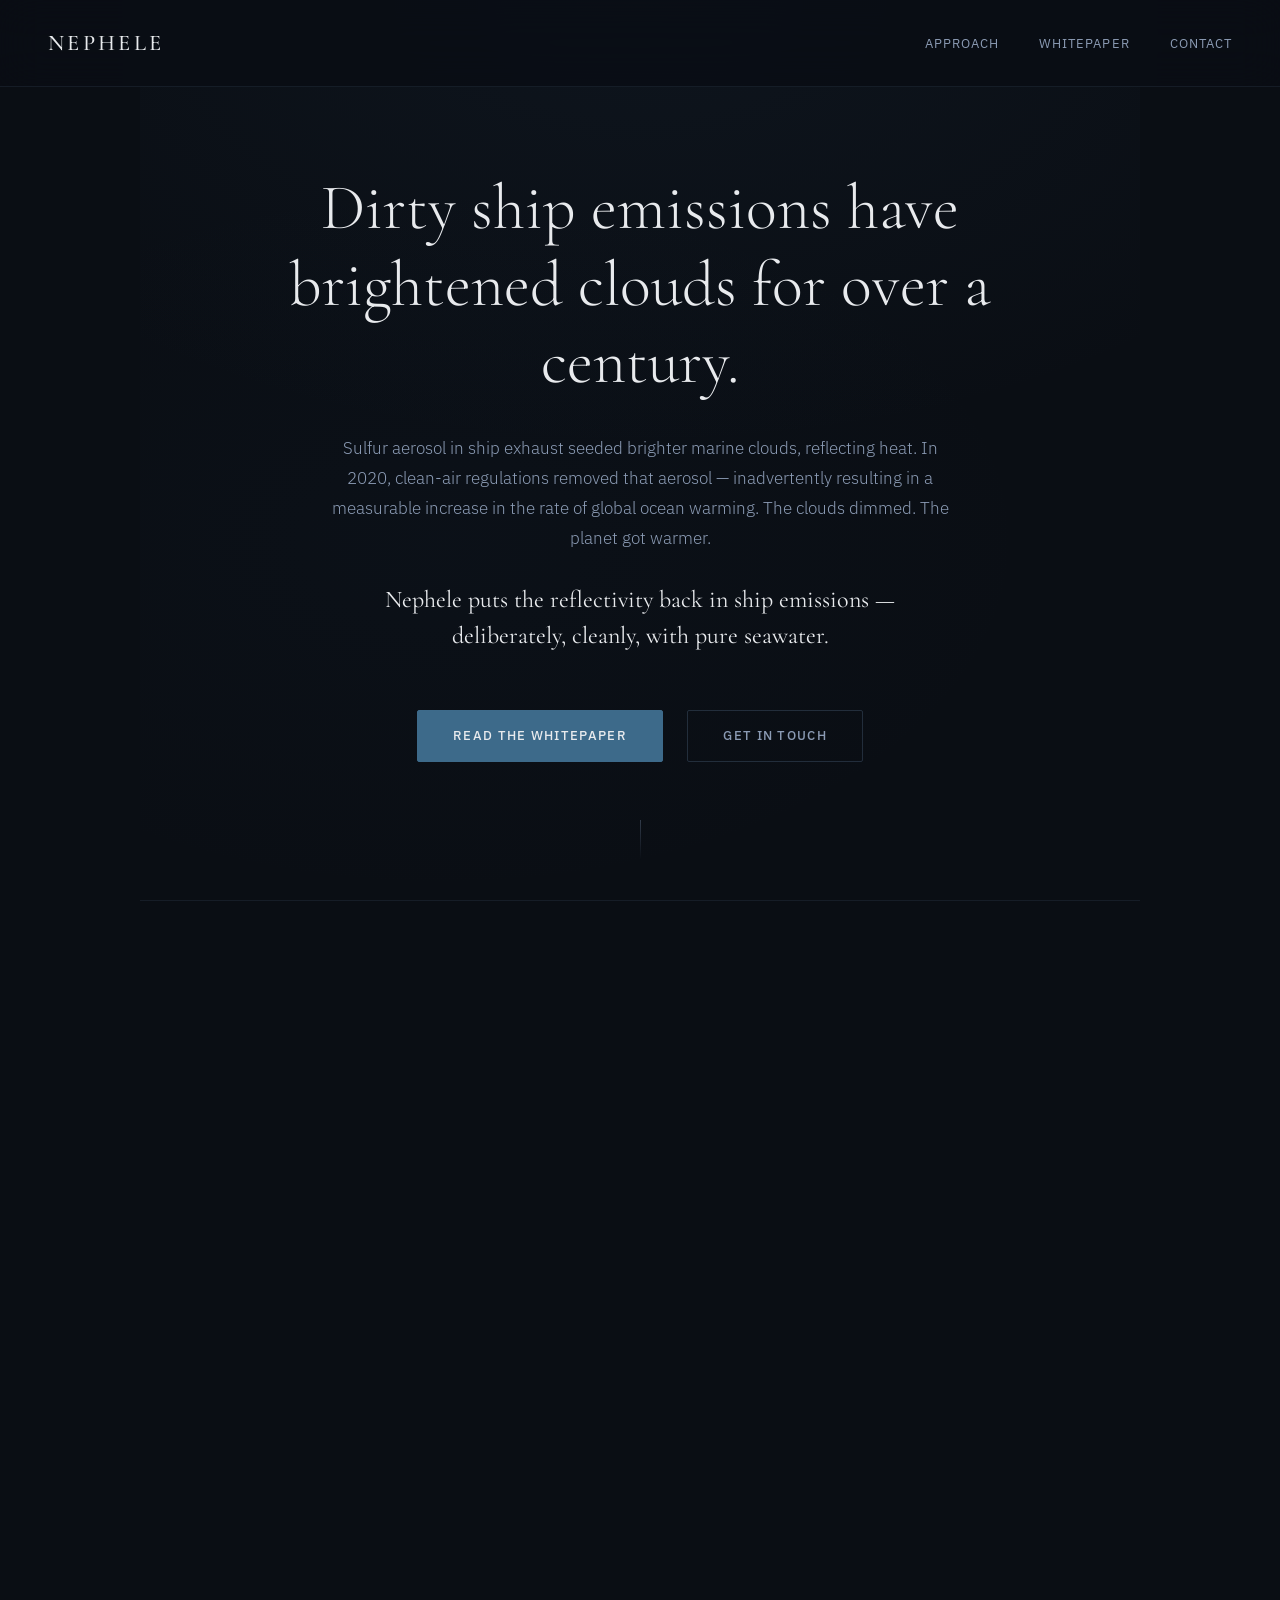
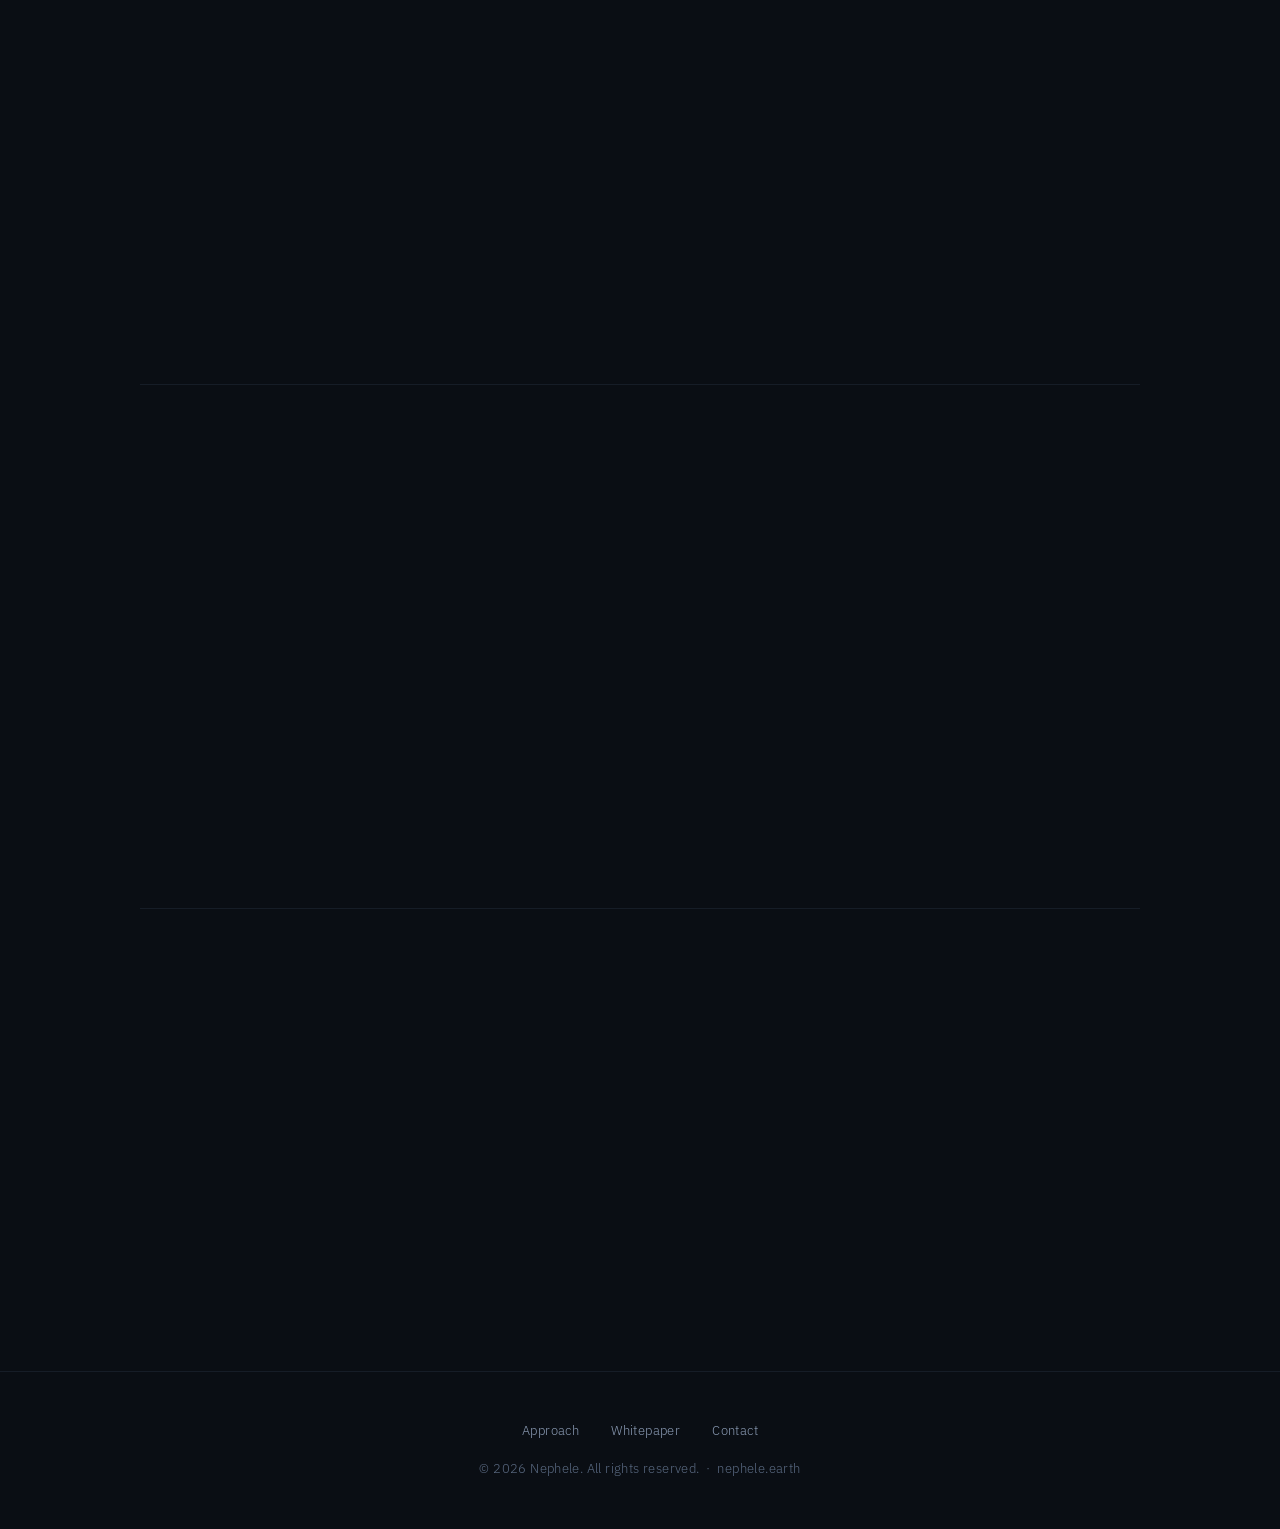
==== commit 02a53035: "new index" ====
--- a/nephele-site/site/index.html
+++ b/nephele-site/site/index.html
@@ -3,8 +3,8 @@
 <head>
 <meta charset="UTF-8">
 <meta name="viewport" content="width=device-width, initial-scale=1.0">
-<title>Nephele — Ship Track Restoration</title>
-<meta name="description" content="Restoring lost cloud-albedo cooling via sea salt aerosol delivered through ship exhaust plumes. Pre-activated droplets. Measured results. Immediate reversibility.">
+<title>Nephele — Ship-Integrated Marine Cloud Brightening</title>
+<meta name="description" content="Restoring lost cloud-albedo cooling via salt aerosol from existing ship infrastructure. Simple hardware. Measured results. Immediate reversibility.">
 <link rel="preconnect" href="https://fonts.googleapis.com">
 <link rel="preconnect" href="https://fonts.gstatic.com" crossorigin>
 <link href="https://fonts.googleapis.com/css2?family=Cormorant+Garamond:ital,wght@0,300;0,400;0,500;0,600;1,300;1,400&family=IBM+Plex+Sans:wght@300;400;500&display=swap" rel="stylesheet">
@@ -69,11 +69,6 @@
   .quality h3 { font-family: var(--serif); font-size: 1.25rem; font-weight: 400; color: var(--text-primary); margin-bottom: 0.75rem; }
   .quality p { color: var(--text-secondary); font-size: 0.92rem; line-height: 1.75; }
 
-  .insight-block { margin-top: 3rem; padding: 2.5rem; border: 1px solid var(--border); border-radius: 3px; background: rgba(15, 20, 25, 0.6); }
-  .insight-block h3 { font-family: var(--serif); font-size: 1.4rem; font-weight: 400; color: var(--text-primary); margin-bottom: 1rem; }
-  .insight-block p { color: var(--text-secondary); font-size: 0.95rem; line-height: 1.8; }
-  .insight-block p + p { margin-top: 1.2rem; }
-
   .cta-band { padding: 6rem 2rem; text-align: center; max-width: 700px; margin: 0 auto; }
   .cta-band .section-title { margin-bottom: 1.5rem; }
   .cta-band p { color: var(--text-secondary); margin-bottom: 2.5rem; font-size: 1.02rem; }
@@ -94,6 +89,7 @@
     .nav-links { gap: 1.5rem; }
     .nav-links a { font-size: 0.75rem; }
     .hero { padding: 7rem 1.5rem 5rem; }
+    .hero-logo { width: 100px; height: 100px; margin-bottom: 2rem; }
     .hero-cta-group { flex-direction: column; align-items: center; }
     section { padding: 4rem 1.5rem; }
     .step { grid-template-columns: 50px 1fr; gap: 1rem; }
@@ -108,82 +104,65 @@
   <a href="/" class="nav-wordmark">Nephele</a>
   <ul class="nav-links">
     <li><a href="#approach">Approach</a></li>
-    <li><a href="#insight">The Insight</a></li>
     <li><a href="/whitepaper/">Whitepaper</a></li>
     <li><a href="/contact/">Contact</a></li>
   </ul>
 </nav>
 
 <section class="hero">
-  <h1 class="hero-tagline">Ship emissions brightened clouds for a century. In 2020, we turned them off.</h1>
-  <p class="hero-sub">Sulfur aerosol in ship exhaust seeded brighter marine clouds, reflecting sunlight. Clean-air regulations in 2020 removed that aerosol, producing a measurable increase in global ocean warming equivalent to two to three years of greenhouse emissions arriving all at once.</p>
-  <p class="hero-solution">Nephele restores ship tracks with clean sea salt, delivered through the ship's own exhaust plume.</p>
+  <h1 class="hero-tagline">Dirty ship emissions have brightened clouds for over a century.</h1>
+  <p class="hero-sub">Sulfur aerosol in ship exhaust seeded brighter marine clouds, reflecting heat. In 2020, clean-air regulations removed that aerosol — inadvertently resulting in a measurable increase in the rate of global ocean warming. The clouds dimmed. The planet got warmer.</p>
+  <p class="hero-solution">Nephele puts the reflectivity back in ship emissions — deliberately, cleanly, with pure seawater.</p>
   <div class="hero-cta-group">
     <a href="/whitepaper/" class="btn btn-primary">Read the Whitepaper</a>
-    <a href="mailto:info@nephele.earth" class="btn btn-ghost">Get in Touch</a>
+    <a href="/contact/" class="btn btn-ghost">Get in Touch</a>
   </div>
   <div class="hero-scroll"><span></span></div>
-</section>
-
-<div class="divider"></div>
-
-<section id="insight" class="reveal">
-  <div class="section-label">The Core Insight</div>
-  <h2 class="section-title">Every other approach dries the droplets. We don't.</h2>
-  <div class="section-body">
-    <p>Every marine cloud brightening proposal to date follows the same chain: spray seawater, evaporate the droplets to dry salt crystals, and wait for boundary layer turbulence to loft them to cloud base over 30 to 60 minutes. Each step loses particles. Evaporative cooling at the source actually fights vertical transport.</p>
-    <p>Nephele injects seawater spray into the warm, saturated post-scrubber exhaust plume. The droplets never dry. The marine boundary layer stays above the NaCl deliquescence point at all altitudes up to cloud base. The droplets ride the buoyant plume upward as concentrated salt solution, arriving at cloud base as effectively pre-activated condensation nuclei. No drying. No deliquescence barrier. No activation delay.</p>
-    <p>The plume does the hard work for free.</p>
-  </div>
-  <div class="insight-block">
-    <h3>The V-shaped transit</h3>
-    <p>At the stack, injected droplets enter warm saturated air. They cannot evaporate. As the plume rises and entrains ambient air, the droplets concentrate somewhat but never crystallize, because open-ocean humidity in stratocumulus regions stays above 75%. As they approach cloud base, ambient humidity climbs back toward saturation and the droplets re-absorb water, arriving nearly at their original size.</p>
-    <p>The mid-transit concentration is actually beneficial: smaller droplets settle more slowly and coagulate less, making them easier to transport. And because they remain as solution throughout, every droplet that reaches cloud base is ready to participate in cloud physics immediately.</p>
-  </div>
 </section>
 
 <div class="divider"></div>
 
 <section id="approach" class="reveal">
   <div class="section-label">The Approach</div>
-  <h2 class="section-title">Off-the-shelf hardware. Existing ships. The plume is the delivery system.</h2>
+  <h2 class="section-title">The "dumb" solution — because it can be deployed now, with existing technology.</h2>
   <div class="section-body">
-    <p>A bolt-on module mounts above the scrubber exhaust stack. Air-assist nozzles spray seawater onto splash impaction plates, shattering droplets into the sub-micron range. A mist eliminator above passes only CCN-active particles into the plume. The scrubber's own seawater supply feeds the system. No new fleet. No precision nanoparticle engineering.</p>
+    <p>Every marine cloud brightening proposal has struggled with spiraling complexity. We're proposing the brute-force method: inject seawater spray into cargo ship exhaust, hijacking existing emissions scrubber architecture. A mist eliminator passes only CCN-active droplets into the warm, saturated plume. The droplets stay liquid the entire way to cloud base — no drying, no reactivation needed.</p>
+    <p>No new science. No purpose-built fleet. No precision nanoparticle engineering. Just off-the-shelf hardware piggybacking on scrubber hardware that already exists on over 4,000 industrial vessels already at sea.</p>
   </div>
   <div class="steps">
     <div class="step">
       <div class="step-num">01</div>
       <div>
-        <h3>Spray and shatter</h3>
-        <p>Air-assist nozzles atomize filtered seawater onto splash impaction plates. The impact fragments parent droplets into daughters in the 0.3 to 3 micron range. Splash plate atomization is a proven industrial technology used continuously in kraft recovery boilers for decades.</p>
+        <h3>Inject brine at the stack exit</h3>
+        <p>Nozzles spray filtered seawater onto splash impaction plates below a mist eliminator, downstream of the scrubber. The mist eliminator passes only sub-micron droplets into the plume. Tap into existing scrubber seawater plumbing, using less than 1% of its water throughput.</p>
       </div>
     </div>
     <div class="step">
       <div class="step-num">02</div>
       <div>
-        <h3>Mist eliminator selects by physics</h3>
-        <p>A standard off-the-shelf mist eliminator, the same type already in every marine scrubber, passes only sub-micron to few-micron droplets. Everything larger is caught and drains back through the scrubber. No precision filtration. No clogging. 97 to 99% open space, negligible pressure drop.</p>
+        <h3>The plume delivers them wet</h3>
+        <p>The warm, saturated post-scrubber exhaust carries solution droplets upward. They never dry — marine boundary layer humidity stays above the salt crystallization point. Thermal buoyancy delivers them to cloud base in minutes, not the hour required by passive lofting.</p>
       </div>
     </div>
     <div class="step">
       <div class="step-num">03</div>
       <div>
-        <h3>The plume delivers</h3>
-        <p>Warm, saturated post-scrubber exhaust carries the solution droplets upward. They stay liquid throughout transit. The buoyant plume reaches cloud base altitude in minutes, not the hour required by passive lofting. Delivery efficiency is estimated at 10 to 100 times higher than ambient sea-level spraying.</p>
+        <h3>Clouds brighten</h3>
+        <p>Solution droplets activate as cloud condensation nuclei at very low supersaturations, with no deliquescence barrier to overcome. Droplet number and reflectivity increase via the Twomey effect. Onboard monitoring and satellite verification attributes reflected heat to individual vessels.</p>
       </div>
     </div>
     <div class="step">
       <div class="step-num">04</div>
       <div>
-        <h3>Clouds brighten</h3>
-        <p>Solution droplets activate as cloud condensation nuclei at very low supersaturations, with no deliquescence barrier to overcome. Cloud droplet number increases. Reflectivity increases. Ship tracks form.</p>
+        <h3>Measured, paid cooling</h3>
+        <p>CERES/MODIS radiative forcing data verifies the cooling. We compensate participating vessels, reducing their emissions compliance costs.</p>
       </div>
     </div>
     <div class="step">
       <div class="step-num">05</div>
       <div>
-        <h3>Measured, verified, reversible</h3>
-        <p>CERES/MODIS satellite data verifies radiative forcing. Replaceable mist eliminator cassettes provide a physical audit trail and independent scrubber compliance verification. Stop injection and the effect ceases within 48 hours. We seek to operate under full IMO MEPC oversight.</p>
+        <h3>Immediate, total reversibility</h3>
+        <p>Stop injection, and the effect ceases within hours. No persistent atmospheric modification, no long-term commitment. We are seeking to operate under full IMO MEPC oversight — cloud brightening should be tightly regulated, transparently verified, and institutionally governed.</p>
       </div>
     </div>
   </div>
@@ -193,44 +172,32 @@
 
 <section class="reveal">
   <div class="section-label">Why This Works</div>
-  <h2 class="section-title">Not making new clouds. Restoring lost ship tracks.</h2>
+  <h2 class="section-title">Not making new clouds. Replacing lost ship tracks from IMO 2020.</h2>
   <div class="qualities">
     <div class="quality">
       <h3>Not new</h3>
-      <p>We are restoring an effect that shipping itself produced for over a century. The physics has been understood for decades. The 2020 sulfur cap is a natural A/B test proving it works.</p>
+      <p>We are restoring an effect that shipping itself produced for over a century, backed by research that has been well-understood for decades.</p>
     </div>
     <div class="quality">
       <h3>Not permanent</h3>
-      <p>Salt aerosol atmospheric lifetime is hours to days. Stop injecting and cloud brightening halts within 48 hours. The fastest off switch in climate intervention.</p>
+      <p>Seawater aerosol atmospheric lifetime is hours to days. Cessation of injection immediately halts the effect. The strongest possible off switch.</p>
     </div>
     <div class="quality">
       <h3>Not sulfur</h3>
-      <p>NaCl replaces SO&#x2082; with twice the hygroscopicity. Inert in the atmosphere, naturally present in the ocean. The clean air benefits of IMO 2020 are fully preserved.</p>
-    </div>
-    <div class="quality">
-      <h3>Controllable</h3>
-      <p>Unlike SO&#x2082;, which reacted unpredictably in the atmosphere, NaCl is chemically inert. What we inject is what arrives at cloud base. Predictable, tunable, verifiable.</p>
-    </div>
-    <div class="quality">
-      <h3>4,000+ ships ready</h3>
-      <p>Scrubber-equipped vessels already have the seawater plumbing, exhaust infrastructure, and maintenance access. Installation during a routine port call. ~$250K per vessel.</p>
+      <p>NaCl replaces SO₂ — we use a substance that belongs in the ocean with twice the hygroscopicity. The clean air benefits of IMO 2020 are fully preserved.</p>
+    </div>
+    <div class="quality">
+      <h3>~$250K per vessel</h3>
+      <p>Simple hardware, proven materials, installed during a routine port call.</p>
+    </div>
+    <div class="quality">
+      <h3>4,000+ ships ready to deploy</h3>
+      <p>Scrubber-equipped industrial vessels already have the plumbing and exhaust infrastructure to make this work.</p>
     </div>
     <div class="quality">
       <h3>Satellite-verified</h3>
-      <p>NASA's CERES instruments provide independent, auditable radiative forcing measurement. Every watt is accounted for. Mist eliminator cassettes add a physical audit trail.</p>
-    </div>
-  </div>
-</section>
-
-<div class="divider"></div>
-
-<section class="reveal">
-  <div class="section-label">The Honest Picture</div>
-  <h2 class="section-title">Current hardware reaches ~30% of pre-2020 levels. That's the starting point, not the ceiling.</h2>
-  <div class="section-body">
-    <p>Off-the-shelf air-assist nozzles with splash atomization deliver approximately 30% of a pre-2020 ship's effective cloud condensation nuclei at cloud base. Combined with the ship's own residual post-2020 aerosol, a Nephele-equipped vessel restores roughly half of the pre-2020 cloud perturbation. That is enough to demonstrate the concept, validate the verification methodology, and build the regulatory track record.</p>
-    <p>Reaching full parity requires nozzle technology optimized for CCN production in marine environments. That hardware does not yet exist as a commercial product, because the market for it does not yet exist.</p>
-    <p>IMO recognition of ship track restoration as an eligible activity under the Net-Zero Framework creates that market. It provides the commercial incentive for the spray engineering sector to develop fleet-ready hardware. Nephele's platform is ready for those nozzles the moment they arrive. The regulatory framework that incentivizes ship track restoration will also fund the hardware development that perfects it.</p>
+      <p>NASA's CERES instruments provide independent, auditable radiative forcing measurement. Every watt is accounted for.</p>
+    </div>
   </div>
 </section>
 
@@ -240,7 +207,7 @@
   <div class="section-label">Whitepaper</div>
   <h2 class="section-title">Read the full technical proposal</h2>
   <div class="section-body">
-    <p>Our whitepaper details the plume delivery physics, splash atomization engineering, per-ship CCN budget derivation, verification methodology, regulatory pathway through the IMO Net-Zero Framework, and revenue model for ship-integrated sea salt injection.</p>
+    <p>Our whitepaper details the physics, engineering, verification methodology, regulatory pathway through the IMO Net-Zero Framework, and revenue model for ship-integrated marine cloud brightening.</p>
     <p style="margin-top: 2rem;">
       <a href="/whitepaper/" class="btn btn-primary">Read the Whitepaper</a>
     </p>
@@ -252,29 +219,21 @@
 <section class="cta-band reveal">
   <div class="section-label">Contact</div>
   <h2 class="section-title">Let's talk.</h2>
-  <p>Whether you're a shipowner, regulator, researcher, or investor.</p>
-  <a href="mailto:info@nephele.earth" class="btn btn-primary">info@nephele.earth</a>
+  <p>Whether you're a shipowner, regulator, researcher, or investor — we'd like to hear from you.</p>
+  <a href="/cdn-cgi/l/email-protection#9ff6f1f9f0dff1faeff7faf3fab1fafeedebf7" class="btn btn-primary"><span class="__cf_email__" data-cfemail="0d64636b624d63687d6568616823686c7f7965">[email&#160;protected]</span></a>
 </section>
 
 <footer>
   <div class="footer-links">
     <a href="#approach">Approach</a>
-    <a href="#insight">The Insight</a>
     <a href="/whitepaper/">Whitepaper</a>
-    <a href="mailto:info@nephele.earth">Contact</a>
-  </div>
-  <p>&copy; 2026 Nephele. All rights reserved. &nbsp;&middot;&nbsp; nephele.earth</p>
+    <a href="/contact/">Contact</a>
+  </div>
+  <p>&copy; 2026 Nephele. All rights reserved. &nbsp;·&nbsp; nephele.earth</p>
 </footer>
 
-<script>
+<script data-cfasync="false" src="/cdn-cgi/scripts/5c5dd728/cloudflare-static/email-decode.min.js"></script><script>
   const nav = document.getElementById('nav');
   window.addEventListener('scroll', () => nav.classList.toggle('scrolled', window.scrollY > 60));
   const reveals = document.querySelectorAll('.reveal');
-  const observer = new IntersectionObserver((entries) => {
-    entries.forEach(entry => { if (entry.isIntersecting) entry.target.classList.add('visible'); });
-  }, { threshold: 0.12 });
-  reveals.forEach(el => observer.observe(el));
-</script>
-
-</body>
-</html>
+  const observer = 
